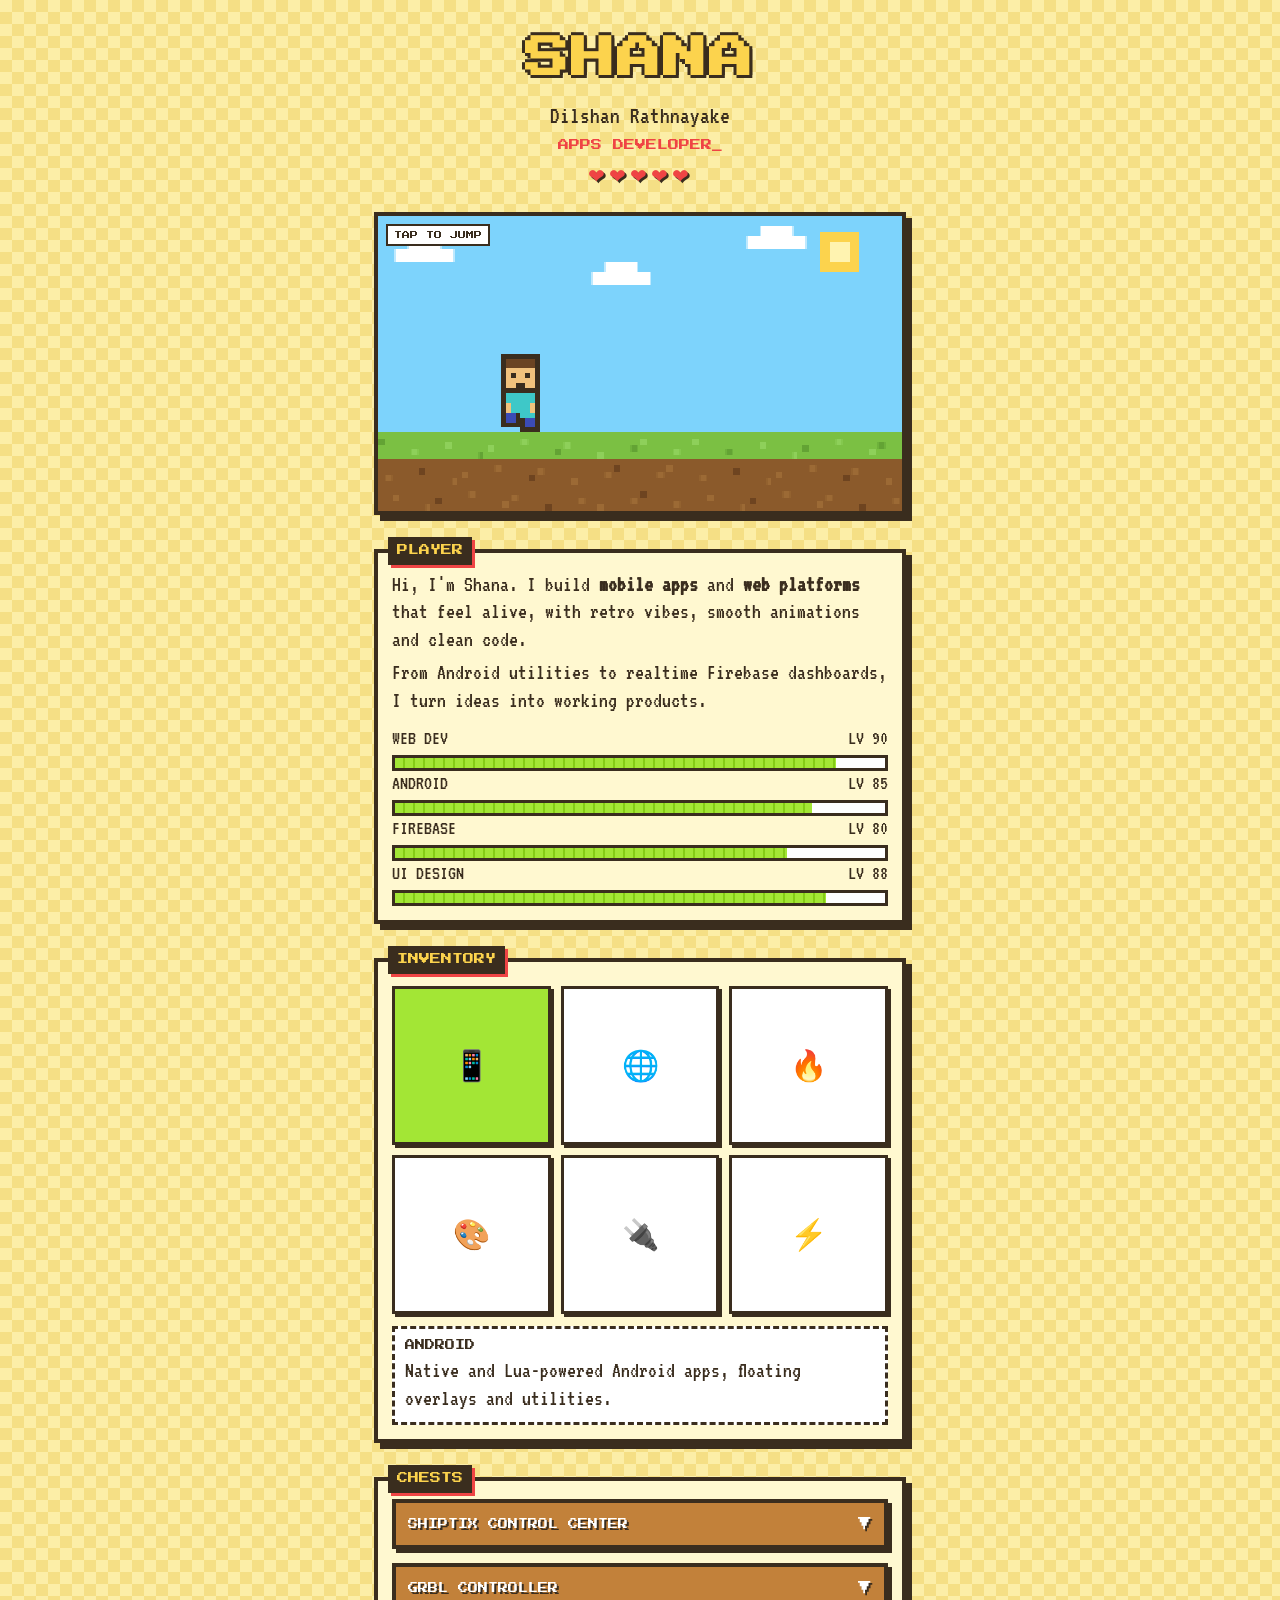
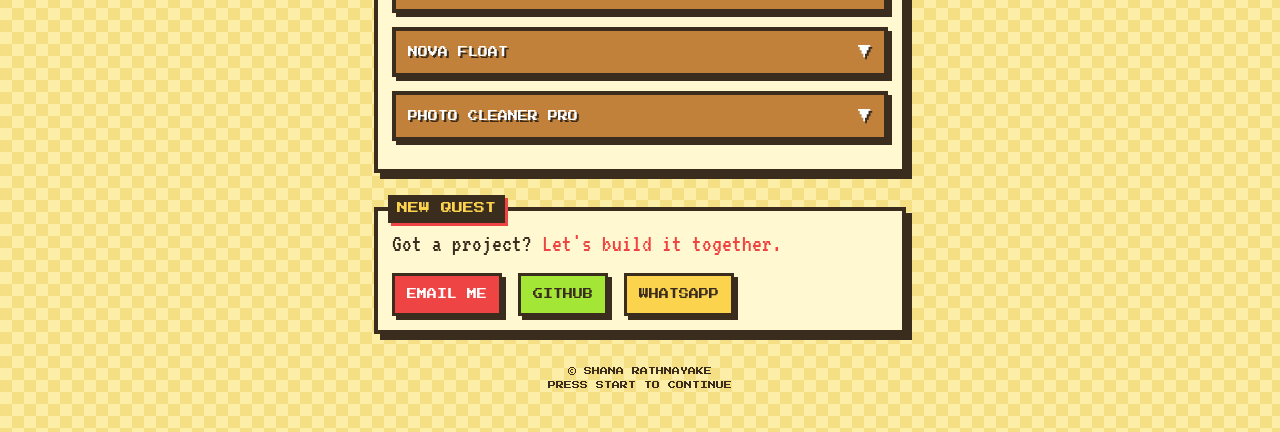
==== index.html @ be43bb69 "Rename shana-portfolio.html to index.html" ====
<!DOCTYPE html>
<html lang="en">
<head>
<meta charset="UTF-8">
<meta name="viewport" content="width=device-width, initial-scale=1.0, viewport-fit=cover">
<title>Shana | Apps & Web Developer</title>
<link rel="preconnect" href="https://fonts.googleapis.com">
<link href="https://fonts.googleapis.com/css2?family=Press+Start+2P&family=VT323&display=swap" rel="stylesheet">
<style>
:root{--cream:#fceea7;--brown:#3a2d1e;--yellow:#fcd34d;--green:#a3e635;--red:#ef4444;--sky:#7dd3fc;--wood:#c2813a}
*{box-sizing:border-box;margin:0;padding:0}
html{scroll-behavior:smooth}
body{background-color:var(--cream);background-image:linear-gradient(45deg,#f5df85 25%,transparent 25%,transparent 75%,#f5df85 75%),linear-gradient(45deg,#f5df85 25%,transparent 25%,transparent 75%,#f5df85 75%);background-size:24px 24px;background-position:0 0,12px 12px;color:var(--brown);font-family:'VT323',monospace;font-size:21px;line-height:1.25;min-height:100vh;-webkit-tap-highlight-color:transparent}
.wrap{max-width:480px;margin:0 auto;padding:18px 14px 40px}
.pix{font-family:'Press Start 2P',cursive;font-weight:400}

/* Hero */
.hero{text-align:center;padding:14px 0 22px}
.hero-title{font-family:'Press Start 2P',cursive;font-size:clamp(26px,9vw,40px);color:var(--yellow);letter-spacing:2px;text-shadow:3px 0 0 var(--brown),0 3px 0 var(--brown),3px 3px 0 var(--brown),-3px 0 0 var(--brown),0 -3px 0 var(--brown);animation:bob 2.4s steps(2) infinite}
.hero-sub{margin-top:14px;font-size:24px}
.role{color:var(--red);font-family:'Press Start 2P',cursive;font-size:11px;display:block;margin-top:8px;min-height:16px}
.caret{animation:blink 1s steps(2) infinite}
.hearts{margin-top:10px;font-size:20px;color:var(--red);letter-spacing:4px;text-shadow:2px 2px 0 var(--brown)}
@keyframes bob{50%{transform:translateY(-4px)}}
@keyframes blink{50%{opacity:0}}

/* Scene */
.scene{position:relative;border:4px solid var(--brown);box-shadow:6px 6px 0 var(--brown);background:var(--sky);overflow:hidden}
.scene canvas{display:block;width:100%;height:auto;image-rendering:pixelated;cursor:pointer;touch-action:manipulation}
.hint{position:absolute;left:8px;top:8px;font-family:'Press Start 2P',cursive;font-size:8px;background:#fff;border:2px solid var(--brown);padding:4px 6px;pointer-events:none}

/* Panels */
.panel{background:#fff8d0;border:4px solid var(--brown);box-shadow:6px 6px 0 var(--brown);padding:18px 14px 14px;margin-top:34px;position:relative}
.tab{font-family:'Press Start 2P',cursive;font-size:11px;background:var(--brown);color:var(--yellow);display:inline-block;padding:7px 9px;position:absolute;top:-16px;left:10px;box-shadow:3px 3px 0 var(--red)}
.about p{font-size:22px;margin-bottom:6px}

/* XP bars */
.xp{margin-top:12px}
.xp-row{display:flex;justify-content:space-between;font-size:20px}
.bar{height:16px;background:#fff;border:3px solid var(--brown);margin-top:4px}
.bar i{display:block;height:100%;width:0;background:repeating-linear-gradient(90deg,var(--green) 0 8px,#84cc16 8px 10px);transition:width 1.2s steps(12)}
.bar.on i{width:var(--w)}

/* Inventory */
.slots{display:grid;grid-template-columns:repeat(3,1fr);gap:10px;margin-top:6px}
.slot{aspect-ratio:1;background:#fff;border:3px solid var(--brown);box-shadow:3px 3px 0 var(--brown);font-size:30px;display:grid;place-items:center;cursor:pointer;transition:transform .15s steps(3)}
.slot:hover,.slot:focus-visible{transform:translateY(-4px)}
.slot.sel{background:var(--green)}
.slot-info{margin-top:12px;min-height:58px;background:#fff;border:3px dashed var(--brown);padding:10px;font-size:22px}
.slot-name{font-family:'Press Start 2P',cursive;font-size:10px;display:block;margin-bottom:6px}

/* Chests */
.chest{background:var(--wood);border:4px solid var(--brown);box-shadow:4px 4px 0 var(--brown);margin-bottom:14px}
.chest-head{width:100%;background:none;border:0;color:#fff;font-family:'Press Start 2P',cursive;font-size:10px;text-align:left;padding:14px 12px;cursor:pointer;text-shadow:2px 2px 0 var(--brown);display:flex;justify-content:space-between;align-items:center;gap:8px}
.chest-head .arrow{font-size:14px;transition:transform .3s steps(4)}
.chest.open .arrow{transform:rotate(180deg)}
.chest-body{max-height:0;overflow:hidden;background:#fff8d0;transition:max-height .45s steps(9)}
.chest.open .chest-body{max-height:260px}
.chest-inner{padding:12px;border-top:4px solid var(--brown)}
.chest-inner p{font-size:21px;margin-bottom:10px}
.tag{font-family:'Press Start 2P',cursive;font-size:8px;background:var(--green);border:2px solid var(--brown);padding:4px 6px;display:inline-block;margin-bottom:8px}

/* Buttons */
.btn{font-family:'Press Start 2P',cursive;font-size:10px;background:var(--red);color:#fff;border:3px solid var(--brown);padding:12px 12px;box-shadow:4px 4px 0 var(--brown);text-decoration:none;display:inline-block;margin:6px 8px 0 0;cursor:pointer;transition:transform .08s}
.btn.g{background:var(--green);color:var(--brown)}
.btn.y{background:var(--yellow);color:var(--brown)}
.btn:hover{transform:translate(-1px,-1px)}
.btn:active{transform:translate(3px,3px);box-shadow:1px 1px 0 var(--brown)}
.chest-inner .btn{font-size:9px}
:focus-visible{outline:3px dashed var(--red);outline-offset:3px}

/* Quest */
.quest-text{font-size:24px;margin-bottom:8px}
.quest-text b{color:var(--red);font-weight:400}

footer{text-align:center;margin-top:30px;font-family:'Press Start 2P',cursive;font-size:8px;line-height:1.8}

/* Entrance */
.reveal{opacity:0;transform:translateY(16px);transition:opacity .5s steps(4),transform .5s steps(4)}
.reveal.in{opacity:1;transform:none}

@media (min-width:640px){.wrap{max-width:560px}.hero-title{font-size:44px}}
@media (prefers-reduced-motion:reduce){*,*::before,*::after{animation:none!important;transition:none!important;scroll-behavior:auto!important}.reveal{opacity:1;transform:none}}
</style>
</head>
<body>
<div class="wrap">

  <header class="hero">
    <h1 class="hero-title">SHANA</h1>
    <p class="hero-sub">Dilshan Rathnayake</p>
    <span class="role" id="role"></span>
    <div class="hearts" aria-label="Player health">❤❤❤❤❤</div>
  </header>

  <div class="scene reveal" id="sceneBox">
    <canvas id="scene" width="320" height="180" role="img" aria-label="Pixel character walking on a grass block world"></canvas>
    <div class="hint">TAP TO JUMP</div>
  </div>

  <section class="panel about reveal">
    <span class="tab">PLAYER</span>
    <p>Hi, I'm Shana. I build <b>mobile apps</b> and <b>web platforms</b> that feel alive, with retro vibes, smooth animations and clean code.</p>
    <p>From Android utilities to realtime Firebase dashboards, I turn ideas into working products.</p>
    <div class="xp" id="xp"></div>
  </section>

  <section class="panel reveal">
    <span class="tab">INVENTORY</span>
    <div class="slots" id="slots"></div>
    <div class="slot-info" id="slotInfo" aria-live="polite"></div>
  </section>

  <section class="panel reveal">
    <span class="tab">CHESTS</span>
    <div id="chests"></div>
  </section>

  <section class="panel reveal">
    <span class="tab">NEW QUEST</span>
    <p class="quest-text">Got a project? <b>Let's build it together.</b></p>
    <!-- Replace # with your real links -->
    <a class="btn" href="#">EMAIL ME</a>
    <a class="btn g" href="#">GITHUB</a>
    <a class="btn y" href="#">WHATSAPP</a>
  </section>

  <footer>© SHANA RATHNAYAKE<br>PRESS START TO CONTINUE</footer>
</div>

<script>
/* ---------- Typing role ---------- */
const ROLES=["APPS DEVELOPER","WEB DEVELOPER","RETRO UI FAN"];
const roleEl=document.getElementById('role');
let ri=0,ci=0,del=false;
(function type(){
  const word=ROLES[ri];
  roleEl.innerHTML=word.slice(0,ci)+'<span class="caret">_</span>';
  if(!del&&ci<word.length){ci++;setTimeout(type,110);}
  else if(!del){del=true;setTimeout(type,1400);}
  else if(ci>0){ci--;setTimeout(type,60);}
  else{del=false;ri=(ri+1)%ROLES.length;setTimeout(type,300);}
})();

/* ---------- Pixel scene ---------- */
const cv=document.getElementById('scene'),c=cv.getContext('2d');
const W=320,H=180,T=16,GY=132,S=3;
const PAL={O:'#3a2d1e',H:'#6b4423',S:'#f1c27d',E:'#3a2d1e',W:'#3ec8c8',P:'#3b4bb5'};
const SPR=[
"OOOOOOOO","OHHHHHHO","OHHHHHHO","OSSSSSSO","OSESSESO","OSSSSSSO","OSSOOSSO","OOOOOOOO",
"OWWWWWWO","OWWWWWWO","OSWWWWSO","OSWWWWSO","OWWWWWWO",
"OPPOOPPO","OPPOOPPO","OOOOOOOO"];
let x=20,dir=1,h=0,vy=0,t=0;
const clouds=[{x:30,y:20},{x:150,y:34},{x:245,y:12}];
const parts=[];
const hash=(i,j)=>(Math.imul(i,374761393)+Math.imul(j,668265263))>>>0;

function drawWorld(){
  c.fillStyle='#7dd3fc';c.fillRect(0,0,W,H);
  c.fillStyle='#fcd34d';c.fillRect(270,10,24,24);
  c.fillStyle='#fff3b0';c.fillRect(276,16,12,12);
  c.fillStyle='#fff';
  clouds.forEach(k=>{
    c.fillRect(k.x,k.y,36,8);c.fillRect(k.x+8,k.y-6,20,6);
    k.x-=0.25;if(k.x<-44)k.x=W+20;
  });
  for(let col=0;col<W/T;col++){
    for(let row=0;row<(H-GY)/T;row++){
      const n=hash(col,row),y=GY+row*T;
      c.fillStyle=row===0?'#7bc043':row<3?'#8b5a2b':'#8a8f98';
      c.fillRect(col*T,y,T,T);
      c.fillStyle=row===0?(n%3?'#8ed05a':'#63a334'):row<3?(n%4?'#9c6a35':'#6e4420'):(n%3?'#9aa0a9':'#737a84');
      c.fillRect(col*T+(n%10)*1.5,y+4+(n%5)*2,4,4);
    }
  }
}

function drawChar(px,py,f){
  for(let r=0;r<16;r++)for(let k=0;k<8;k++){
    const ch=SPR[r][k];
    const lifted=r>12&&((k<4)?f===1:f===0);
    c.fillStyle=PAL[ch];
    c.fillRect(px+k*S,py+r*S+(lifted?-S:0),S,S);
  }
}

function spawnDust(px,py,n){
  const cols=['#8b5a2b','#7bc043','#fff'];
  for(let i=0;i<n;i++)parts.push({x:px,y:py,vx:(Math.random()-.5)*2.5,vy:-Math.random()*2.2,l:24,c:cols[i%3]});
}

cv.addEventListener('pointerdown',()=>{
  if(h===0){vy=6;spawnDust(x+12,GY,8);}
});

function loop(){
  t++;
  x+=0.7*dir;
  if(x>W-34)dir=-1;
  if(x<6)dir=1;
  if(h>0||vy>0){h+=vy;vy-=0.4;if(h<=0){h=0;vy=0;spawnDust(x+12,GY,6);}}
  const f=Math.floor(t/7)%2;
  drawWorld();
  drawChar(Math.round(x),GY-48-Math.round(h),h>0?0:f);
  for(let i=parts.length-1;i>=0;i--){
    const p=parts[i];
    p.x+=p.vx;p.y+=p.vy;p.vy+=0.15;p.l--;
    c.fillStyle=p.c;c.fillRect(Math.round(p.x),Math.round(p.y),3,3);
    if(p.l<=0)parts.splice(i,1);
  }
  requestAnimationFrame(loop);
}
loop();

/* ---------- Content ---------- */
const SKILLS=[
  ["📱","ANDROID","Native and Lua-powered Android apps, floating overlays and utilities."],
  ["🌐","WEB","HTML, CSS and JS. Single-file tools, dashboards and responsive sites."],
  ["🔥","FIREBASE","Realtime Database backends, admin panels and live project data."],
  ["🎨","UI/UX","Retro, pixel and 3D-animated interfaces that feel alive."],
  ["🔌","SERIAL","USB and Bluetooth device control from the browser, like GRBL CNC."],
  ["⚡","LUA","AndLua+ scripting for fast, native-feeling app logic."]
];
const XP=[["WEB DEV",90],["ANDROID",85],["FIREBASE",80],["UI DESIGN",88]];
const PROJECTS=[
  ["SHIPTIX CONTROL CENTER","Single-file HTML admin dashboard with a full control panel.","#"],
  ["GRBL CONTROLLER","Web app for GRBL CNC over USB Serial and Bluetooth, with a retro mobile UI.","#"],
  ["NOVA FLOAT","Floating-bubble utility app built with AndLua+.","#"],
  ["PHOTO CLEANER PRO","Android photo cleaner with a premium, retro-styled interface.","#"]
];

document.getElementById('xp').innerHTML=XP.map(([n,v])=>
  `<div class="xp-row"><span>${n}</span><span>LV ${v}</span></div><div class="bar" data-v="${v}"><i></i></div>`
).join('');

const slotsEl=document.getElementById('slots'),infoEl=document.getElementById('slotInfo');
slotsEl.innerHTML=SKILLS.map((s,i)=>
  `<button class="slot" data-i="${i}" aria-label="${s[1]}">${s[0]}</button>`).join('');
function showSlot(i){
  slotsEl.querySelectorAll('.slot').forEach((b,j)=>b.classList.toggle('sel',j===i));
  infoEl.innerHTML=`<span class="slot-name">${SKILLS[i][1]}</span>${SKILLS[i][2]}`;
}
slotsEl.addEventListener('click',e=>{const b=e.target.closest('.slot');if(b)showSlot(+b.dataset.i);});
showSlot(0);

document.getElementById('chests').innerHTML=PROJECTS.map((p,i)=>
  `<div class="chest">
    <button class="chest-head" aria-expanded="false" aria-controls="c${i}">${p[0]}<span class="arrow">▼</span></button>
    <div class="chest-body" id="c${i}"><div class="chest-inner">
      <span class="tag">PROJECT ${i+1}</span>
      <p>${p[1]}</p>
      <a class="btn" href="${p[2]}">OPEN</a>
    </div></div>
  </div>`).join('');
document.querySelectorAll('.chest-head').forEach(btn=>{
  btn.addEventListener('click',()=>{
    const chest=btn.parentElement,open=chest.classList.toggle('open');
    btn.setAttribute('aria-expanded',open);
  });
});

/* ---------- Reveal on scroll ---------- */
const io=new IntersectionObserver(entries=>{
  entries.forEach(en=>{
    if(!en.isIntersecting)return;
    en.target.classList.add('in');
    en.target.querySelectorAll('.bar').forEach(b=>{
      b.style.setProperty('--w',b.dataset.v+'%');b.classList.add('on');
    });
    io.unobserve(en.target);
  });
},{threshold:.15});
document.querySelectorAll('.reveal').forEach(el=>io.observe(el));
</script>
</body>
</html>
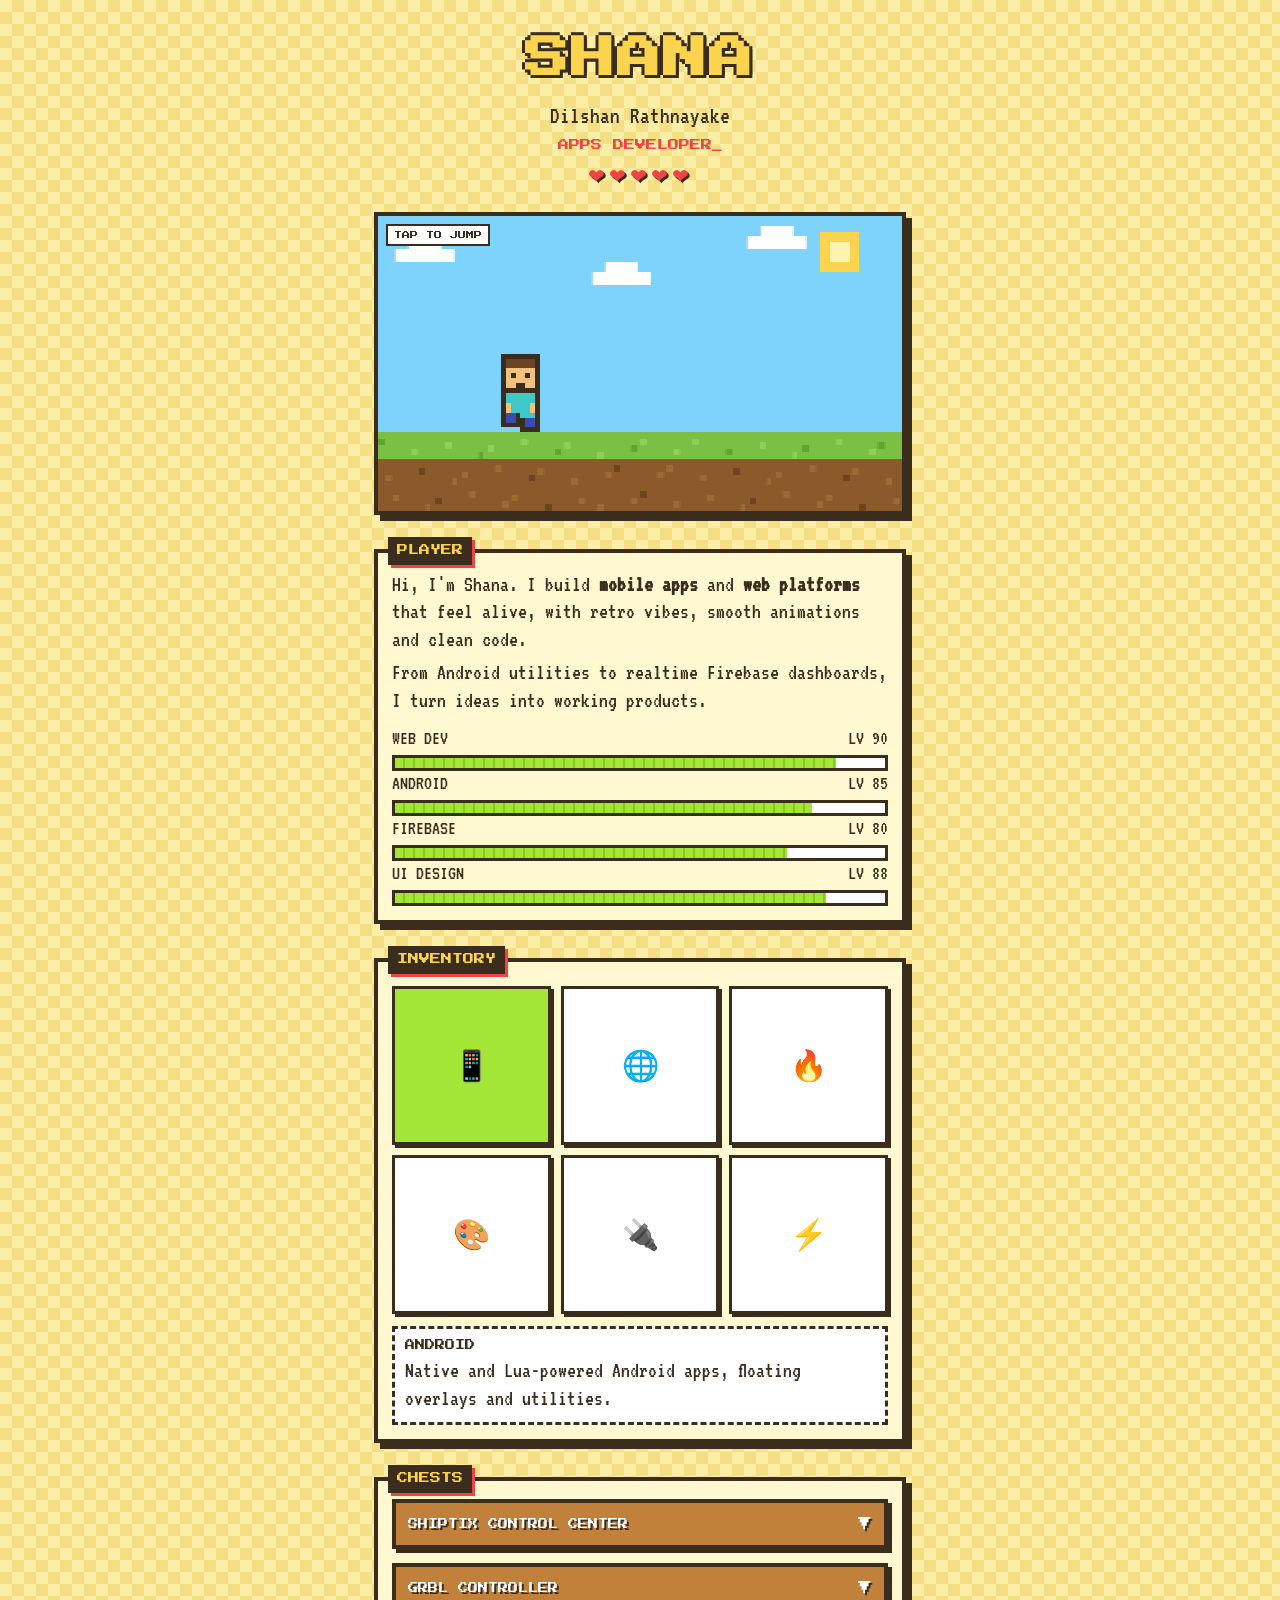
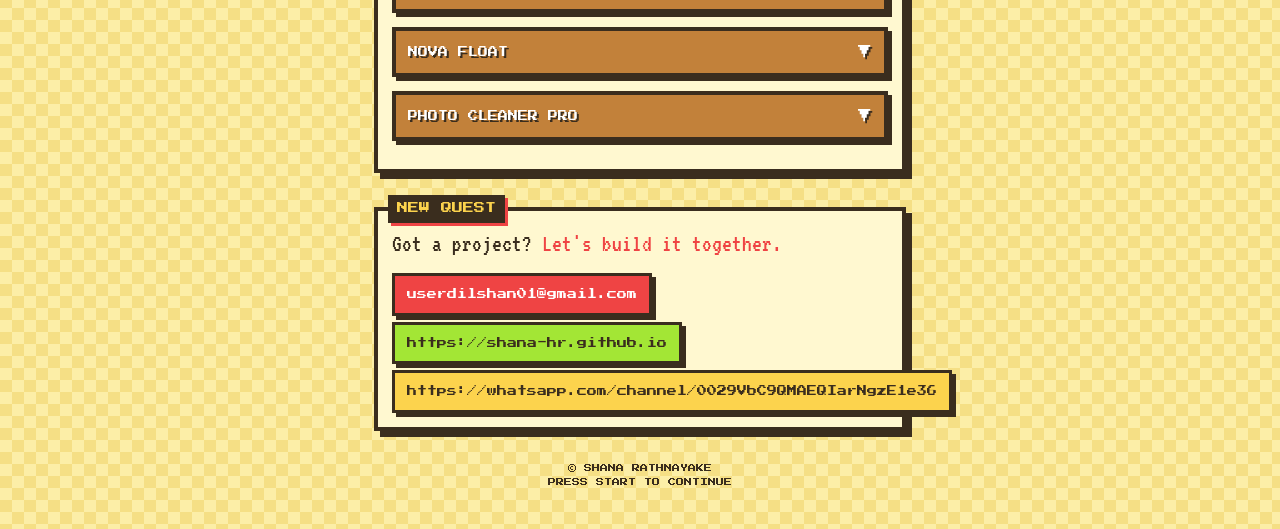
==== commit ddcd5096: "Update contact links in index.html" ====
--- a/index.html
+++ b/index.html
@@ -120,9 +120,9 @@
     <span class="tab">NEW QUEST</span>
     <p class="quest-text">Got a project? <b>Let's build it together.</b></p>
     <!-- Replace # with your real links -->
-    <a class="btn" href="#">EMAIL ME</a>
-    <a class="btn g" href="#">GITHUB</a>
-    <a class="btn y" href="#">WHATSAPP</a>
+    <a class="btn" href="#">userdilshan01@gmail.com</a>
+    <a class="btn g" href="#">https://shana-hr.github.io</a>
+    <a class="btn y" href="#">https://whatsapp.com/channel/0029VbC9QMAEQIarNgzE1e36</a>
   </section>
 
   <footer>© SHANA RATHNAYAKE<br>PRESS START TO CONTINUE</footer>
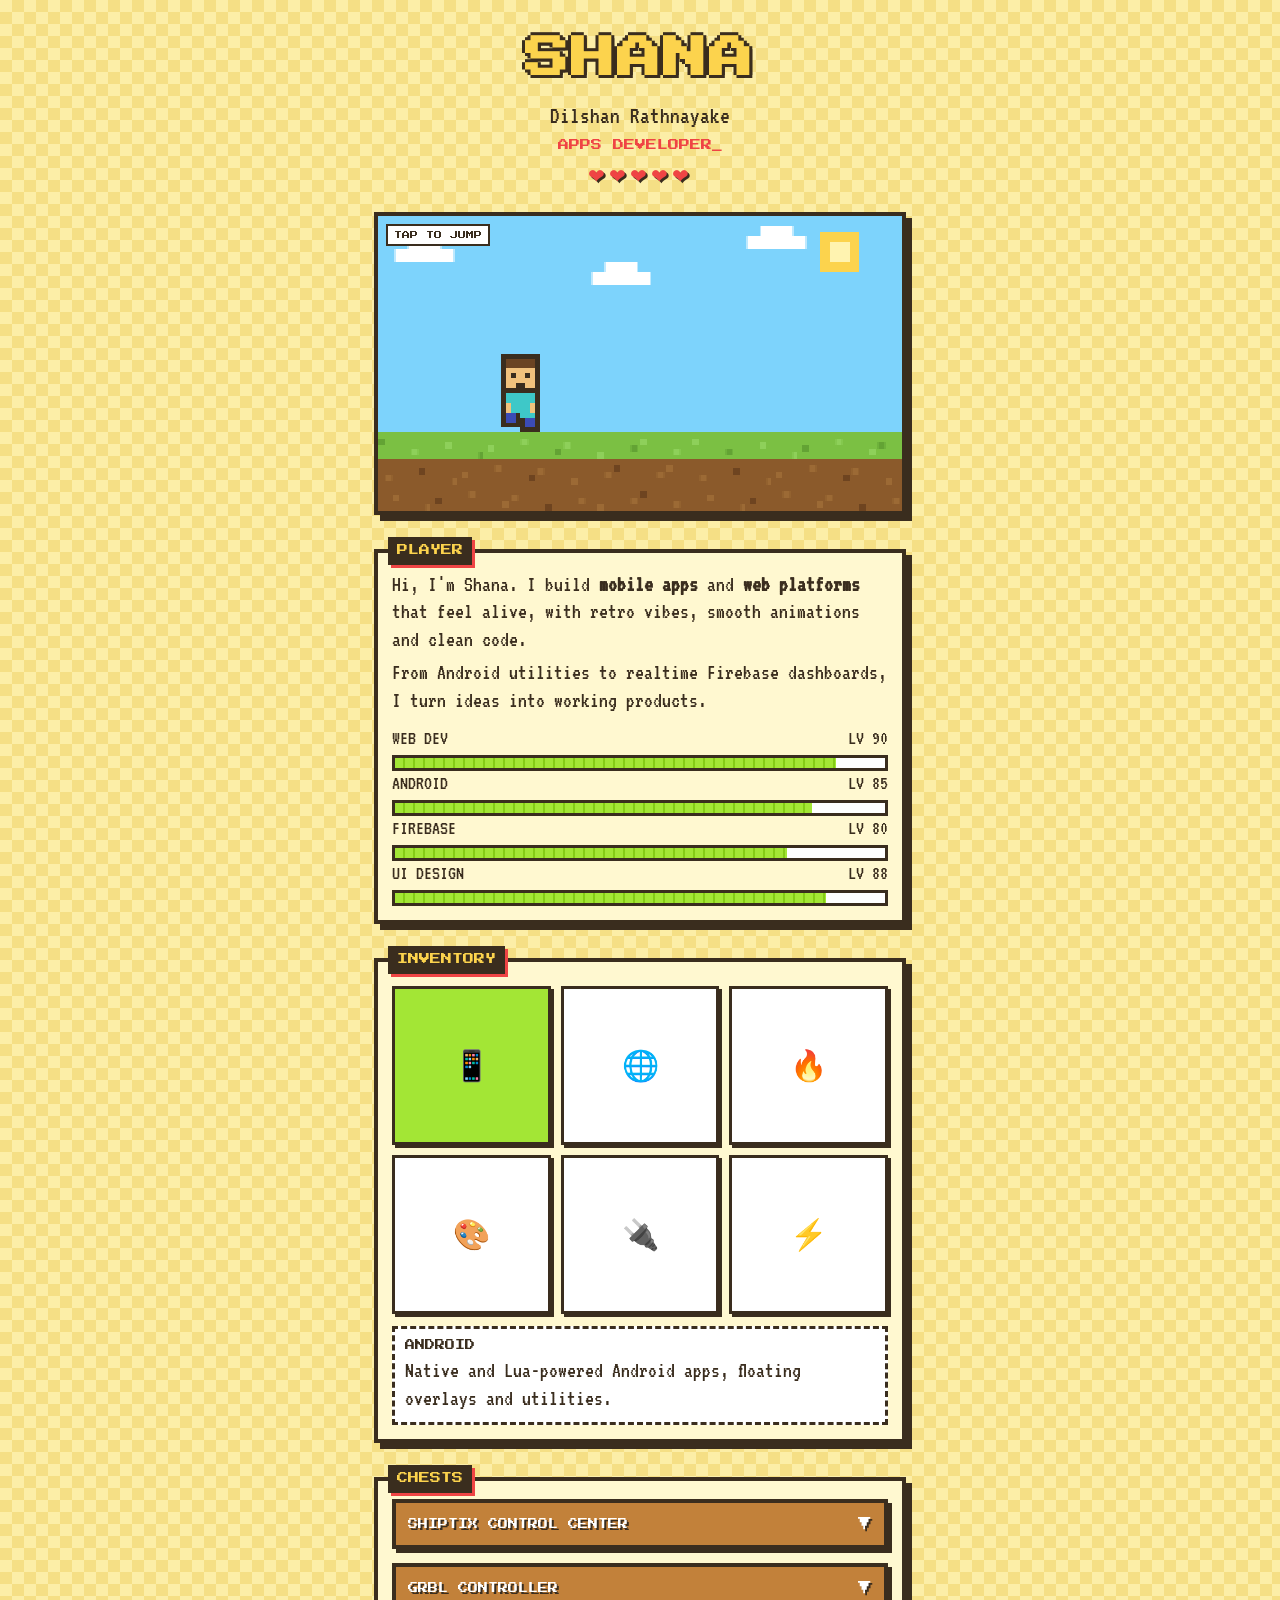
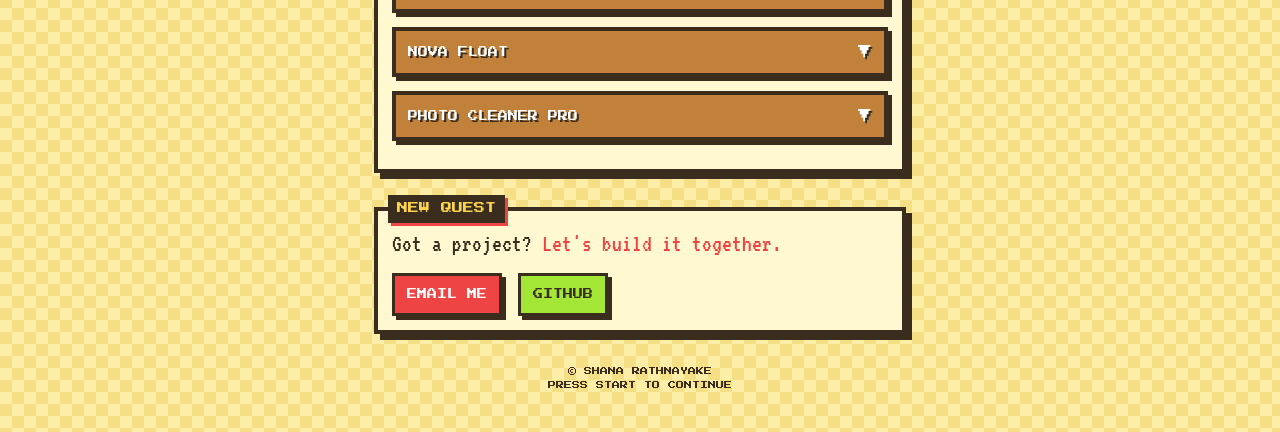
==== commit ff4fc1d7: "Update contact links in index.html" ====
--- a/index.html
+++ b/index.html
@@ -120,9 +120,8 @@
     <span class="tab">NEW QUEST</span>
     <p class="quest-text">Got a project? <b>Let's build it together.</b></p>
     <!-- Replace # with your real links -->
-    <a class="btn" href="#">userdilshan01@gmail.com</a>
-    <a class="btn g" href="#">https://shana-hr.github.io</a>
-    <a class="btn y" href="#">https://whatsapp.com/channel/0029VbC9QMAEQIarNgzE1e36</a>
+    <a class="btn" href="userdilshan01@gmail.com">EMAIL ME</a>
+    <a class="btn g" href="https://shana-hr.github.io">GITHUB</a>
   </section>
 
   <footer>© SHANA RATHNAYAKE<br>PRESS START TO CONTINUE</footer>
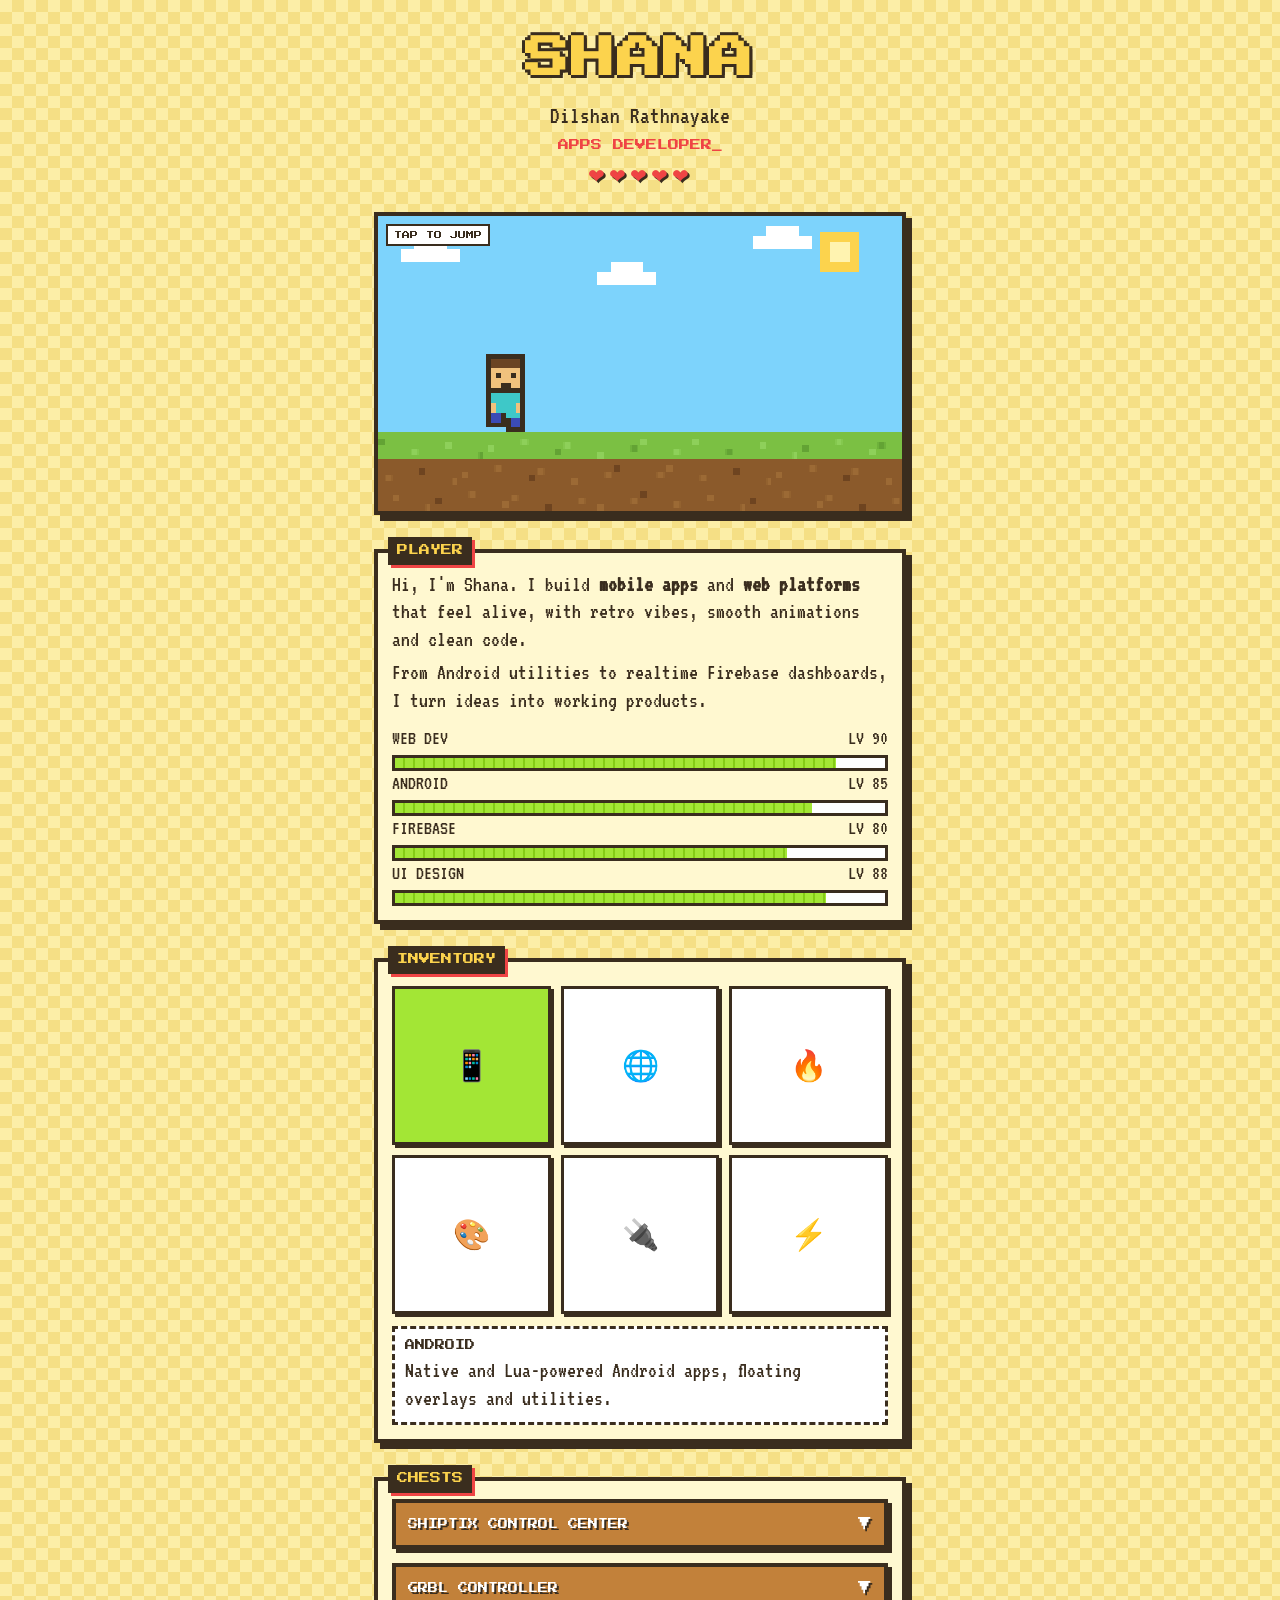
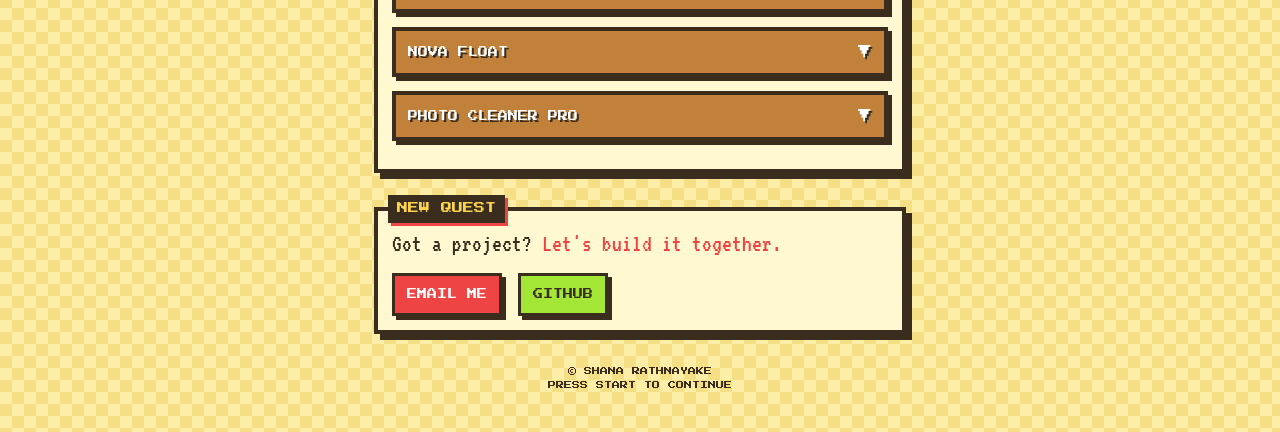
==== commit bd17c791: "Update GitHub link in index.html" ====
--- a/index.html
+++ b/index.html
@@ -121,7 +121,7 @@
     <p class="quest-text">Got a project? <b>Let's build it together.</b></p>
     <!-- Replace # with your real links -->
     <a class="btn" href="userdilshan01@gmail.com">EMAIL ME</a>
-    <a class="btn g" href="https://shana-hr.github.io">GITHUB</a>
+    <a class="btn g" href="https://github.com/Shana-Hr/">GITHUB</a>
   </section>
 
   <footer>© SHANA RATHNAYAKE<br>PRESS START TO CONTINUE</footer>
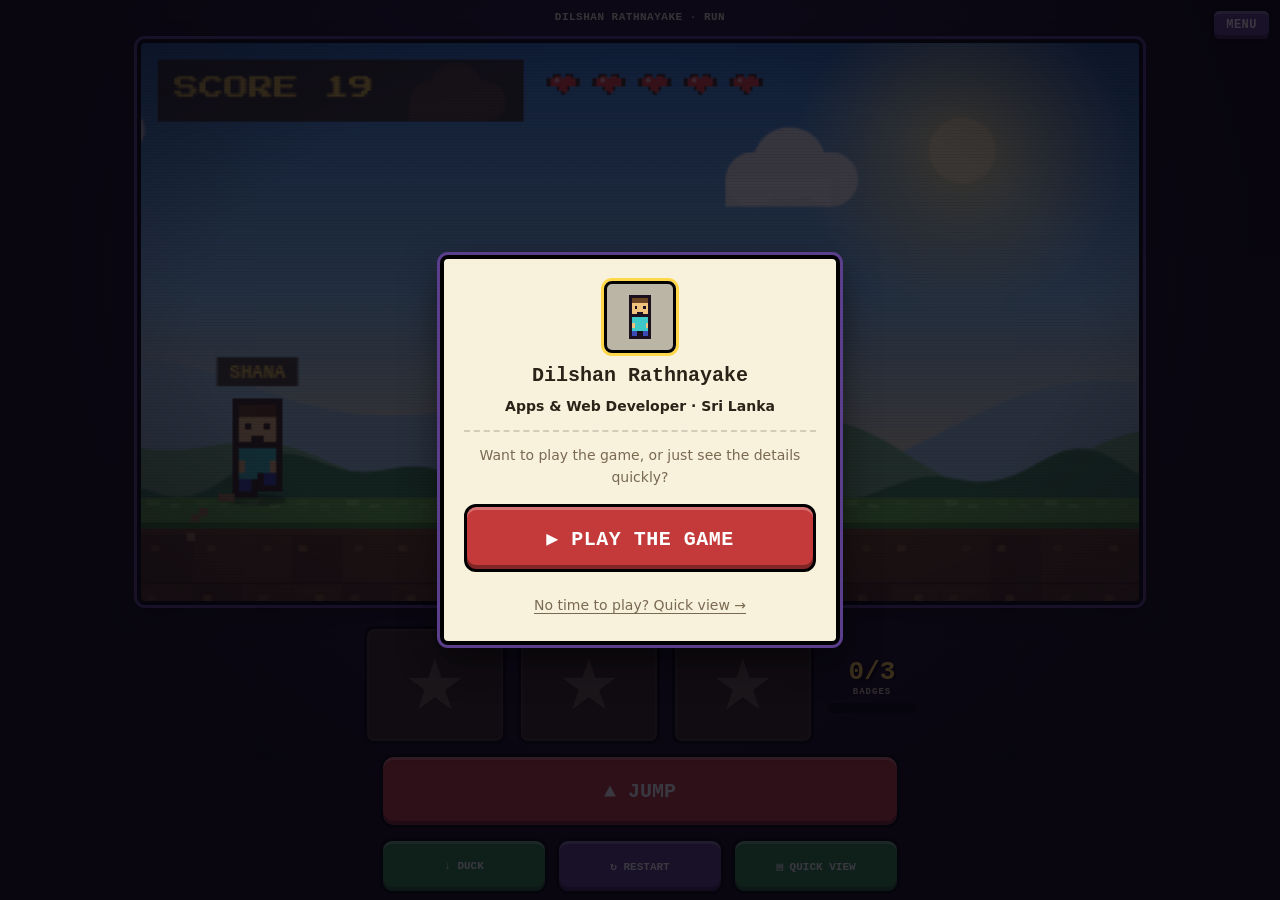
==== commit 718783ac: "Add files via upload" ====
--- a/index.html
+++ b/index.html
@@ -1,275 +1,73 @@
 <!DOCTYPE html>
 <html lang="en">
 <head>
-<meta charset="UTF-8">
-<meta name="viewport" content="width=device-width, initial-scale=1.0, viewport-fit=cover">
-<title>Shana | Apps & Web Developer</title>
+<meta charset="utf-8">
+<meta name="viewport" content="width=device-width, initial-scale=1, viewport-fit=cover">
+<title>Dilshan Rathnayake | Run</title>
 <link rel="preconnect" href="https://fonts.googleapis.com">
-<link href="https://fonts.googleapis.com/css2?family=Press+Start+2P&family=VT323&display=swap" rel="stylesheet">
-<style>
-:root{--cream:#fceea7;--brown:#3a2d1e;--yellow:#fcd34d;--green:#a3e635;--red:#ef4444;--sky:#7dd3fc;--wood:#c2813a}
-*{box-sizing:border-box;margin:0;padding:0}
-html{scroll-behavior:smooth}
-body{background-color:var(--cream);background-image:linear-gradient(45deg,#f5df85 25%,transparent 25%,transparent 75%,#f5df85 75%),linear-gradient(45deg,#f5df85 25%,transparent 25%,transparent 75%,#f5df85 75%);background-size:24px 24px;background-position:0 0,12px 12px;color:var(--brown);font-family:'VT323',monospace;font-size:21px;line-height:1.25;min-height:100vh;-webkit-tap-highlight-color:transparent}
-.wrap{max-width:480px;margin:0 auto;padding:18px 14px 40px}
-.pix{font-family:'Press Start 2P',cursive;font-weight:400}
+<link href="https://fonts.googleapis.com/css2?family=Press+Start+2P&display=swap" rel="stylesheet">
+<link rel="stylesheet" href="style.css">
+</head>
+<body class="game">
+<div class="top"><h1>DILSHAN RATHNAYAKE · RUN</h1></div>
+<button id="menu-btn" type="button" aria-label="Open menu">MENU</button>
 
-/* Hero */
-.hero{text-align:center;padding:14px 0 22px}
-.hero-title{font-family:'Press Start 2P',cursive;font-size:clamp(26px,9vw,40px);color:var(--yellow);letter-spacing:2px;text-shadow:3px 0 0 var(--brown),0 3px 0 var(--brown),3px 3px 0 var(--brown),-3px 0 0 var(--brown),0 -3px 0 var(--brown);animation:bob 2.4s steps(2) infinite}
-.hero-sub{margin-top:14px;font-size:24px}
-.role{color:var(--red);font-family:'Press Start 2P',cursive;font-size:11px;display:block;margin-top:8px;min-height:16px}
-.caret{animation:blink 1s steps(2) infinite}
-.hearts{margin-top:10px;font-size:20px;color:var(--red);letter-spacing:4px;text-shadow:2px 2px 0 var(--brown)}
-@keyframes bob{50%{transform:translateY(-4px)}}
-@keyframes blink{50%{opacity:0}}
-
-/* Scene */
-.scene{position:relative;border:4px solid var(--brown);box-shadow:6px 6px 0 var(--brown);background:var(--sky);overflow:hidden}
-.scene canvas{display:block;width:100%;height:auto;image-rendering:pixelated;cursor:pointer;touch-action:manipulation}
-.hint{position:absolute;left:8px;top:8px;font-family:'Press Start 2P',cursive;font-size:8px;background:#fff;border:2px solid var(--brown);padding:4px 6px;pointer-events:none}
-
-/* Panels */
-.panel{background:#fff8d0;border:4px solid var(--brown);box-shadow:6px 6px 0 var(--brown);padding:18px 14px 14px;margin-top:34px;position:relative}
-.tab{font-family:'Press Start 2P',cursive;font-size:11px;background:var(--brown);color:var(--yellow);display:inline-block;padding:7px 9px;position:absolute;top:-16px;left:10px;box-shadow:3px 3px 0 var(--red)}
-.about p{font-size:22px;margin-bottom:6px}
-
-/* XP bars */
-.xp{margin-top:12px}
-.xp-row{display:flex;justify-content:space-between;font-size:20px}
-.bar{height:16px;background:#fff;border:3px solid var(--brown);margin-top:4px}
-.bar i{display:block;height:100%;width:0;background:repeating-linear-gradient(90deg,var(--green) 0 8px,#84cc16 8px 10px);transition:width 1.2s steps(12)}
-.bar.on i{width:var(--w)}
-
-/* Inventory */
-.slots{display:grid;grid-template-columns:repeat(3,1fr);gap:10px;margin-top:6px}
-.slot{aspect-ratio:1;background:#fff;border:3px solid var(--brown);box-shadow:3px 3px 0 var(--brown);font-size:30px;display:grid;place-items:center;cursor:pointer;transition:transform .15s steps(3)}
-.slot:hover,.slot:focus-visible{transform:translateY(-4px)}
-.slot.sel{background:var(--green)}
-.slot-info{margin-top:12px;min-height:58px;background:#fff;border:3px dashed var(--brown);padding:10px;font-size:22px}
-.slot-name{font-family:'Press Start 2P',cursive;font-size:10px;display:block;margin-bottom:6px}
-
-/* Chests */
-.chest{background:var(--wood);border:4px solid var(--brown);box-shadow:4px 4px 0 var(--brown);margin-bottom:14px}
-.chest-head{width:100%;background:none;border:0;color:#fff;font-family:'Press Start 2P',cursive;font-size:10px;text-align:left;padding:14px 12px;cursor:pointer;text-shadow:2px 2px 0 var(--brown);display:flex;justify-content:space-between;align-items:center;gap:8px}
-.chest-head .arrow{font-size:14px;transition:transform .3s steps(4)}
-.chest.open .arrow{transform:rotate(180deg)}
-.chest-body{max-height:0;overflow:hidden;background:#fff8d0;transition:max-height .45s steps(9)}
-.chest.open .chest-body{max-height:260px}
-.chest-inner{padding:12px;border-top:4px solid var(--brown)}
-.chest-inner p{font-size:21px;margin-bottom:10px}
-.tag{font-family:'Press Start 2P',cursive;font-size:8px;background:var(--green);border:2px solid var(--brown);padding:4px 6px;display:inline-block;margin-bottom:8px}
-
-/* Buttons */
-.btn{font-family:'Press Start 2P',cursive;font-size:10px;background:var(--red);color:#fff;border:3px solid var(--brown);padding:12px 12px;box-shadow:4px 4px 0 var(--brown);text-decoration:none;display:inline-block;margin:6px 8px 0 0;cursor:pointer;transition:transform .08s}
-.btn.g{background:var(--green);color:var(--brown)}
-.btn.y{background:var(--yellow);color:var(--brown)}
-.btn:hover{transform:translate(-1px,-1px)}
-.btn:active{transform:translate(3px,3px);box-shadow:1px 1px 0 var(--brown)}
-.chest-inner .btn{font-size:9px}
-:focus-visible{outline:3px dashed var(--red);outline-offset:3px}
-
-/* Quest */
-.quest-text{font-size:24px;margin-bottom:8px}
-.quest-text b{color:var(--red);font-weight:400}
-
-footer{text-align:center;margin-top:30px;font-family:'Press Start 2P',cursive;font-size:8px;line-height:1.8}
-
-/* Entrance */
-.reveal{opacity:0;transform:translateY(16px);transition:opacity .5s steps(4),transform .5s steps(4)}
-.reveal.in{opacity:1;transform:none}
-
-@media (min-width:640px){.wrap{max-width:560px}.hero-title{font-size:44px}}
-@media (prefers-reduced-motion:reduce){*,*::before,*::after{animation:none!important;transition:none!important;scroll-behavior:auto!important}.reveal{opacity:1;transform:none}}
-</style>
-</head>
-<body>
-<div class="wrap">
-
-  <header class="hero">
-    <h1 class="hero-title">SHANA</h1>
-    <p class="hero-sub">Dilshan Rathnayake</p>
-    <span class="role" id="role"></span>
-    <div class="hearts" aria-label="Player health">❤❤❤❤❤</div>
-  </header>
-
-  <div class="scene reveal" id="sceneBox">
-    <canvas id="scene" width="320" height="180" role="img" aria-label="Pixel character walking on a grass block world"></canvas>
-    <div class="hint">TAP TO JUMP</div>
+<div id="stage">
+<div id="w">
+  <canvas id="g" width="480" height="270" aria-label="Endless run game"></canvas>
+  <div id="dlg" hidden><b id="dlg-t">BADGE</b><span id="tx"></span></div>
+  <div id="over" hidden>
+    <b>GAME OVER</b>
+    <p id="final"></p>
+    <button id="retry" type="button">▶ RESTART</button>
   </div>
-
-  <section class="panel about reveal">
-    <span class="tab">PLAYER</span>
-    <p>Hi, I'm Shana. I build <b>mobile apps</b> and <b>web platforms</b> that feel alive, with retro vibes, smooth animations and clean code.</p>
-    <p>From Android utilities to realtime Firebase dashboards, I turn ideas into working products.</p>
-    <div class="xp" id="xp"></div>
-  </section>
-
-  <section class="panel reveal">
-    <span class="tab">INVENTORY</span>
-    <div class="slots" id="slots"></div>
-    <div class="slot-info" id="slotInfo" aria-live="polite"></div>
-  </section>
-
-  <section class="panel reveal">
-    <span class="tab">CHESTS</span>
-    <div id="chests"></div>
-  </section>
-
-  <section class="panel reveal">
-    <span class="tab">NEW QUEST</span>
-    <p class="quest-text">Got a project? <b>Let's build it together.</b></p>
-    <!-- Replace # with your real links -->
-    <a class="btn" href="userdilshan01@gmail.com">EMAIL ME</a>
-    <a class="btn g" href="https://github.com/Shana-Hr/">GITHUB</a>
-  </section>
-
-  <footer>© SHANA RATHNAYAKE<br>PRESS START TO CONTINUE</footer>
+</div>
 </div>
 
+<div id="badges">
+  <div class="bslots">
+    <div class="bslot"><img alt="Badge 1"></div>
+    <div class="bslot"><img alt="Badge 2"></div>
+    <div class="bslot"><img alt="Badge 3"></div>
+  </div>
+  <div class="bcount"><span id="count">0/3</span><small>BADGES</small><div class="bprog"><i></i></div></div>
+</div>
+
+<p id="msg"></p>
+
+<div id="pad">
+  <button id="bJump" type="button" aria-label="Jump">▲ JUMP</button>
+  <div class="row3">
+    <button id="bDuck" type="button" aria-label="Duck (hold)">↓ DUCK</button>
+    <button id="restart" type="button" aria-label="Restart game">↻ RESTART</button>
+    <a class="btnl" id="skip" href="quick.html">▤ QUICK VIEW</a>
+  </div>
+</div>
+
+<div id="start" role="dialog" aria-modal="true" aria-labelledby="st-t">
+  <div class="st-card">
+    <canvas id="st-av" width="24" height="24" aria-hidden="true"></canvas>
+    <h2 id="st-t">Dilshan Rathnayake</h2>
+    <p class="st-intro">Apps &amp; Web Developer · Sri Lanka</p>
+    <p>Want to play the game, or just see the details quickly?</p>
+    <button id="st-play" type="button">▶ PLAY THE GAME</button>
+    <a id="st-stay" href="quick.html">No time to play? Quick view →</a>
+  </div>
+</div>
+
+<script src="avatar.js"></script>
+<script src="badges.js"></script>
+<script src="game.js"></script>
 <script>
-/* ---------- Typing role ---------- */
-const ROLES=["APPS DEVELOPER","WEB DEVELOPER","RETRO UI FAN"];
-const roleEl=document.getElementById('role');
-let ri=0,ci=0,del=false;
-(function type(){
-  const word=ROLES[ri];
-  roleEl.innerHTML=word.slice(0,ci)+'<span class="caret">_</span>';
-  if(!del&&ci<word.length){ci++;setTimeout(type,110);}
-  else if(!del){del=true;setTimeout(type,1400);}
-  else if(ci>0){ci--;setTimeout(type,60);}
-  else{del=false;ri=(ri+1)%ROLES.length;setTimeout(type,300);}
+(()=>{const ST=document.getElementById('start');
+  const close=()=>{ST.hidden=true};
+  ST.hidden=false;
+  document.getElementById('st-play').addEventListener('click',close);
+  document.getElementById('menu-btn').addEventListener('click',()=>{ST.hidden=false});
+  ST.addEventListener('click',e=>{if(e.target===ST)close()});
+  addEventListener('keydown',e=>{if(e.key==='Escape')close()});
+  if(location.hash==='#play')close();
 })();
-
-/* ---------- Pixel scene ---------- */
-const cv=document.getElementById('scene'),c=cv.getContext('2d');
-const W=320,H=180,T=16,GY=132,S=3;
-const PAL={O:'#3a2d1e',H:'#6b4423',S:'#f1c27d',E:'#3a2d1e',W:'#3ec8c8',P:'#3b4bb5'};
-const SPR=[
-"OOOOOOOO","OHHHHHHO","OHHHHHHO","OSSSSSSO","OSESSESO","OSSSSSSO","OSSOOSSO","OOOOOOOO",
-"OWWWWWWO","OWWWWWWO","OSWWWWSO","OSWWWWSO","OWWWWWWO",
-"OPPOOPPO","OPPOOPPO","OOOOOOOO"];
-let x=20,dir=1,h=0,vy=0,t=0;
-const clouds=[{x:30,y:20},{x:150,y:34},{x:245,y:12}];
-const parts=[];
-const hash=(i,j)=>(Math.imul(i,374761393)+Math.imul(j,668265263))>>>0;
-
-function drawWorld(){
-  c.fillStyle='#7dd3fc';c.fillRect(0,0,W,H);
-  c.fillStyle='#fcd34d';c.fillRect(270,10,24,24);
-  c.fillStyle='#fff3b0';c.fillRect(276,16,12,12);
-  c.fillStyle='#fff';
-  clouds.forEach(k=>{
-    c.fillRect(k.x,k.y,36,8);c.fillRect(k.x+8,k.y-6,20,6);
-    k.x-=0.25;if(k.x<-44)k.x=W+20;
-  });
-  for(let col=0;col<W/T;col++){
-    for(let row=0;row<(H-GY)/T;row++){
-      const n=hash(col,row),y=GY+row*T;
-      c.fillStyle=row===0?'#7bc043':row<3?'#8b5a2b':'#8a8f98';
-      c.fillRect(col*T,y,T,T);
-      c.fillStyle=row===0?(n%3?'#8ed05a':'#63a334'):row<3?(n%4?'#9c6a35':'#6e4420'):(n%3?'#9aa0a9':'#737a84');
-      c.fillRect(col*T+(n%10)*1.5,y+4+(n%5)*2,4,4);
-    }
-  }
-}
-
-function drawChar(px,py,f){
-  for(let r=0;r<16;r++)for(let k=0;k<8;k++){
-    const ch=SPR[r][k];
-    const lifted=r>12&&((k<4)?f===1:f===0);
-    c.fillStyle=PAL[ch];
-    c.fillRect(px+k*S,py+r*S+(lifted?-S:0),S,S);
-  }
-}
-
-function spawnDust(px,py,n){
-  const cols=['#8b5a2b','#7bc043','#fff'];
-  for(let i=0;i<n;i++)parts.push({x:px,y:py,vx:(Math.random()-.5)*2.5,vy:-Math.random()*2.2,l:24,c:cols[i%3]});
-}
-
-cv.addEventListener('pointerdown',()=>{
-  if(h===0){vy=6;spawnDust(x+12,GY,8);}
-});
-
-function loop(){
-  t++;
-  x+=0.7*dir;
-  if(x>W-34)dir=-1;
-  if(x<6)dir=1;
-  if(h>0||vy>0){h+=vy;vy-=0.4;if(h<=0){h=0;vy=0;spawnDust(x+12,GY,6);}}
-  const f=Math.floor(t/7)%2;
-  drawWorld();
-  drawChar(Math.round(x),GY-48-Math.round(h),h>0?0:f);
-  for(let i=parts.length-1;i>=0;i--){
-    const p=parts[i];
-    p.x+=p.vx;p.y+=p.vy;p.vy+=0.15;p.l--;
-    c.fillStyle=p.c;c.fillRect(Math.round(p.x),Math.round(p.y),3,3);
-    if(p.l<=0)parts.splice(i,1);
-  }
-  requestAnimationFrame(loop);
-}
-loop();
-
-/* ---------- Content ---------- */
-const SKILLS=[
-  ["📱","ANDROID","Native and Lua-powered Android apps, floating overlays and utilities."],
-  ["🌐","WEB","HTML, CSS and JS. Single-file tools, dashboards and responsive sites."],
-  ["🔥","FIREBASE","Realtime Database backends, admin panels and live project data."],
-  ["🎨","UI/UX","Retro, pixel and 3D-animated interfaces that feel alive."],
-  ["🔌","SERIAL","USB and Bluetooth device control from the browser, like GRBL CNC."],
-  ["⚡","LUA","AndLua+ scripting for fast, native-feeling app logic."]
-];
-const XP=[["WEB DEV",90],["ANDROID",85],["FIREBASE",80],["UI DESIGN",88]];
-const PROJECTS=[
-  ["SHIPTIX CONTROL CENTER","Single-file HTML admin dashboard with a full control panel.","#"],
-  ["GRBL CONTROLLER","Web app for GRBL CNC over USB Serial and Bluetooth, with a retro mobile UI.","#"],
-  ["NOVA FLOAT","Floating-bubble utility app built with AndLua+.","#"],
-  ["PHOTO CLEANER PRO","Android photo cleaner with a premium, retro-styled interface.","#"]
-];
-
-document.getElementById('xp').innerHTML=XP.map(([n,v])=>
-  `<div class="xp-row"><span>${n}</span><span>LV ${v}</span></div><div class="bar" data-v="${v}"><i></i></div>`
-).join('');
-
-const slotsEl=document.getElementById('slots'),infoEl=document.getElementById('slotInfo');
-slotsEl.innerHTML=SKILLS.map((s,i)=>
-  `<button class="slot" data-i="${i}" aria-label="${s[1]}">${s[0]}</button>`).join('');
-function showSlot(i){
-  slotsEl.querySelectorAll('.slot').forEach((b,j)=>b.classList.toggle('sel',j===i));
-  infoEl.innerHTML=`<span class="slot-name">${SKILLS[i][1]}</span>${SKILLS[i][2]}`;
-}
-slotsEl.addEventListener('click',e=>{const b=e.target.closest('.slot');if(b)showSlot(+b.dataset.i);});
-showSlot(0);
-
-document.getElementById('chests').innerHTML=PROJECTS.map((p,i)=>
-  `<div class="chest">
-    <button class="chest-head" aria-expanded="false" aria-controls="c${i}">${p[0]}<span class="arrow">▼</span></button>
-    <div class="chest-body" id="c${i}"><div class="chest-inner">
-      <span class="tag">PROJECT ${i+1}</span>
-      <p>${p[1]}</p>
-      <a class="btn" href="${p[2]}">OPEN</a>
-    </div></div>
-  </div>`).join('');
-document.querySelectorAll('.chest-head').forEach(btn=>{
-  btn.addEventListener('click',()=>{
-    const chest=btn.parentElement,open=chest.classList.toggle('open');
-    btn.setAttribute('aria-expanded',open);
-  });
-});
-
-/* ---------- Reveal on scroll ---------- */
-const io=new IntersectionObserver(entries=>{
-  entries.forEach(en=>{
-    if(!en.isIntersecting)return;
-    en.target.classList.add('in');
-    en.target.querySelectorAll('.bar').forEach(b=>{
-      b.style.setProperty('--w',b.dataset.v+'%');b.classList.add('on');
-    });
-    io.unobserve(en.target);
-  });
-},{threshold:.15});
-document.querySelectorAll('.reveal').forEach(el=>io.observe(el));
 </script>
 </body>
 </html>
--- a/style.css
+++ b/style.css
@@ -0,0 +1,179 @@
+[hidden]{display:none!important}
+:root{--bg:#efe6d0;--card:#f8f1dc;--fg:#2b2218;--mut:#7a6a52;--line:rgba(43,34,24,.18);--btn:#5b3f8c;--chip:#e9dcf7;box-sizing:border-box;padding-top:env(safe-area-inset-top,0px);padding-bottom:env(safe-area-inset-bottom,0px)}
+@media (prefers-color-scheme:dark){:root:not([data-theme="light"]){--bg:#17111f;--card:#211a2f;--fg:#efe6d0;--mut:#a99dbd;--line:rgba(239,230,208,.16);--chip:#3a2d57}}
+:root[data-theme="dark"]{--bg:#17111f;--card:#211a2f;--fg:#efe6d0;--mut:#a99dbd;--line:rgba(239,230,208,.16);--chip:#3a2d57}
+*{box-sizing:border-box}
+html{scroll-padding-top:calc(env(safe-area-inset-top,0px) + 60px)}
+body{margin:0;background:var(--bg);color:var(--fg);font:15px/1.6 system-ui,-apple-system,sans-serif}
+.mono{font-family:"Courier New",ui-monospace,monospace}
+a{color:var(--btn)}
+p{margin:0 0 8px}
+
+/* ---------- shared buttons ---------- */
+button,.btnl{background:var(--btn);color:#fff;border:3px solid #000;border-radius:8px;font:700 14px "Courier New",ui-monospace,monospace;cursor:pointer;text-decoration:none;display:inline-flex;align-items:center;justify-content:center;box-shadow:inset 0 3px 0 rgba(255,255,255,.28),inset 0 -4px 0 rgba(0,0,0,.35);-webkit-tap-highlight-color:transparent;touch-action:manipulation;-webkit-user-select:none;user-select:none}
+button:active,.btnl:active{filter:brightness(1.25);transform:translateY(2px)}
+.play{display:inline-block;background:#c43a3a;color:#fff;text-decoration:none;font-weight:700;border:3px solid #000;border-radius:8px;padding:6px 16px;box-shadow:inset 0 3px 0 rgba(255,255,255,.28),inset 0 -4px 0 rgba(0,0,0,.35)}
+#menu-btn{position:fixed;z-index:8;top:calc(env(safe-area-inset-top,0px) + 8px);right:8px;height:30px;padding:0 10px;font-size:12px;letter-spacing:.5px}
+
+/* ---------- start / menu popup ---------- */
+#start{position:fixed;inset:0;z-index:20;display:flex;align-items:center;justify-content:center;padding:max(12px,env(safe-area-inset-top)) 12px max(12px,env(safe-area-inset-bottom));background:rgba(8,5,16,.8)}
+#start[hidden]{display:none}
+.st-card{width:min(100%,400px);text-align:center;background:var(--card);color:var(--fg);border:4px solid #000;border-radius:8px;box-shadow:0 0 0 3px var(--btn),0 14px 36px rgba(0,0,0,.55);padding:22px 20px 18px;animation:shin .18s ease-out}
+@keyframes shin{from{transform:translateY(24px) scale(.97);opacity:0}}
+#st-av{display:block;margin:0 auto 10px;width:72px;height:72px;image-rendering:pixelated;background:rgba(0,0,0,.25);border:3px solid #000;border-radius:8px;box-shadow:0 0 0 3px #ffd84a}
+.st-card h2{margin:0 0 6px;font:700 20px/1.3 "Courier New",ui-monospace,monospace}
+.st-card p{margin:0 0 16px;color:var(--mut);font-size:14px}
+.st-card p.st-intro{margin:2px 0 12px;padding-bottom:12px;border-bottom:2px dashed var(--line);color:var(--fg);font-weight:600}
+#st-play{width:100%;height:68px;border-radius:12px;background:#c43a3a;color:#fff;font-size:20px;letter-spacing:.5px}
+#st-stay{display:inline-block;margin-top:16px;padding:6px 8px;color:var(--mut);font-size:14px;text-underline-offset:3px}
+
+/* ---------- quick view ---------- */
+header.qh{background:var(--btn);color:#fff;border-bottom:4px solid #000;padding:18px 16px 14px;text-align:center}
+header.qh h1{margin:0;font-size:20px}
+header.qh p{margin:4px 0 12px;font-size:13px;opacity:.85}
+#av{display:block;margin:0 auto 10px;width:96px;height:96px;image-rendering:pixelated;background:rgba(0,0,0,.25);border:4px solid #000;border-radius:10px;box-shadow:0 0 0 3px #ffd84a}
+nav{padding-right:84px;position:sticky;top:env(safe-area-inset-top,0px);z-index:5;display:flex;gap:6px;overflow-x:auto;padding:8px 12px;background:var(--bg);border-bottom:2px dashed var(--line)}
+nav a{flex:none;text-decoration:none;color:var(--fg);background:var(--chip);border:2px solid #000;border-radius:6px;padding:2px 10px;font-weight:700;font-size:13px}
+nav a.on{background:var(--btn);color:#fff}
+main{max-width:640px;margin:0 auto;padding:14px 12px 40px;display:grid;gap:18px}
+body{overflow-x:hidden}
+section.bk>h2{font-size:14px}
+.in{padding:6px 14px 14px}
+.sec+.sec{margin-top:4px}
+@media (max-width:420px){header.qh h1{font-size:17px}#av{width:80px;height:80px}dl{grid-template-columns:minmax(72px,34%) 1fr}}
+section.bk{background:var(--card);border:4px solid #000;border-radius:8px;box-shadow:0 0 0 3px var(--btn);overflow:hidden}
+section.bk>h2{margin:0;background:var(--btn);color:#fff;padding:9px 14px;font:700 15px "Courier New",monospace;border-bottom:4px solid #000}
+.in{padding:4px 14px 12px}
+.sec h3{margin:14px 0 6px;font:700 12px "Courier New",monospace;color:var(--btn);letter-spacing:.5px}
+.sec h3::before{content:"$ ";opacity:.7}
+dl{margin:0;display:grid;grid-template-columns:minmax(84px,32%) 1fr;column-gap:12px}
+dt,dd{margin:0;padding:6px 0;border-bottom:1px solid var(--line)}
+dt{color:var(--mut);font-size:13px}
+dd{font-weight:600;overflow-wrap:anywhere}
+dl>:nth-last-child(-n+2){border-bottom:0}
+.tags{display:flex;flex-wrap:wrap;gap:6px;padding-bottom:6px}
+.tags span{background:var(--chip);border:2px solid #000;border-radius:4px;padding:0 9px;font:700 13px/1.6 "Courier New",monospace}
+.bar{height:12px;background:var(--card);border:2px solid #000;border-radius:3px;margin:4px 0 10px;overflow:hidden}
+.bar i{display:block;height:100%;width:0;background:repeating-linear-gradient(90deg,#8bc34a 0 8px,#6fa33a 8px 10px);transition:width 1.2s steps(12)}
+.lnks{display:grid;gap:8px}
+.lnk{display:block;text-decoration:none;color:var(--fg);background:var(--chip);border:2px solid #000;border-radius:6px;padding:7px 12px;box-shadow:0 3px 0 rgba(0,0,0,.35)}
+.lnk b{display:block;font-size:14px}
+.lnk span{font-size:13px;color:var(--mut)}
+details{background:var(--chip);border:2px solid #000;border-radius:6px;margin-bottom:8px;box-shadow:0 3px 0 rgba(0,0,0,.35)}
+summary{cursor:pointer;list-style:none;padding:8px 12px;display:flex;align-items:center;gap:8px;font-weight:700}
+summary::-webkit-details-marker{display:none}
+summary::after{content:"+";font-size:18px;margin-left:auto}
+details[open] summary::after{content:"-"}
+summary em{font-style:normal;font-size:11px;background:var(--btn);color:#fff;border-radius:4px;padding:0 7px}
+details>.in{background:var(--card);border-top:2px solid #000;padding:8px 12px}
+.sm{color:var(--mut);font-size:13px}
+footer{text-align:center;color:var(--mut);font-size:12px;padding:0 12px 30px}
+
+/* ---------- game page ---------- */
+body.game{min-height:100vh;min-height:100dvh;display:flex;flex-direction:column;align-items:center;gap:10px;padding:max(10px,env(safe-area-inset-top)) 10px max(10px,env(safe-area-inset-bottom));background:radial-gradient(circle at 50% 30%,#2e2146,#0d0912 70%);color:#efe6d0;overflow-x:hidden}
+body.game .top{width:min(100%,520px);text-align:center;padding:0 64px}
+body.game h1{margin:0;font:700 11px/1.3 "Courier New",monospace;letter-spacing:.5px}
+body.game #menu-btn{position:fixed;top:max(8px,env(safe-area-inset-top));right:8px;z-index:9;height:34px;padding:0 12px;font-size:12px}
+#w{position:relative;width:min(100%,520px,max(220px,calc((100dvh - 340px) * 1.7778)));border:4px solid #000;border-radius:8px;box-shadow:0 0 0 3px var(--btn),0 8px 22px rgba(0,0,0,.5);overflow:hidden;background:#000}
+#g{display:block;width:100%;height:auto;aspect-ratio:480/270;touch-action:none;cursor:pointer}
+#w::after{content:"";position:absolute;inset:0;pointer-events:none;background:repeating-linear-gradient(rgba(0,0,0,.08) 0 1px,transparent 1px 3px),radial-gradient(ellipse at center,transparent 62%,rgba(0,0,0,.35))}
+#dlg{position:absolute;left:3%;right:3%;top:4%;z-index:2;background:linear-gradient(#3248c8,#16205f);border:3px solid #fff;outline:3px solid #000;border-radius:6px;color:#fff;padding:8px 12px;font:700 clamp(11px,2.8vw,13px)/1.45 "Courier New",monospace;text-shadow:1px 1px #000;animation:shin .2s ease-out;pointer-events:none}
+#dlg[hidden]{display:none}
+#dlg b{display:block;color:#ffd84a;font-size:.85em;margin-bottom:2px;letter-spacing:.5px}
+#over{position:absolute;inset:0;z-index:3;display:flex;flex-direction:column;align-items:center;justify-content:center;gap:12px;padding:12px;background:rgba(20,0,0,.78);color:#fff;font:700 14px "Courier New",monospace;text-align:center}
+#over[hidden]{display:none}
+#over b{font-size:clamp(20px,6vw,28px);color:#e83a3a;letter-spacing:2px}
+#over p{margin:0;color:#ffd84a}
+#over button{height:58px;padding:0 26px;background:#2f8f4a;font-size:16px}
+#bpop{position:absolute;inset:0;z-index:4;display:flex;flex-direction:column;align-items:center;justify-content:center;gap:8px;pointer-events:none;background:radial-gradient(circle,rgba(255,216,74,.38),transparent 65%);opacity:0}
+#bpop[hidden]{display:none}
+#bpop.show{animation:bpop 1.7s ease-out forwards}
+#bpop img{width:min(42%,170px);height:auto;aspect-ratio:1;object-fit:contain;filter:drop-shadow(0 0 12px #fcd34d)}
+#bpop-t{font:700 clamp(11px,3vw,14px) "Courier New",monospace;color:#fff;background:rgba(58,45,30,.92);border:2px solid #fcd34d;border-radius:6px;padding:4px 10px}
+@keyframes bpop{0%{opacity:0;transform:scale(.4)}15%{opacity:1;transform:scale(1.12)}25%{transform:scale(1)}75%{opacity:1}100%{opacity:0;transform:translateY(-24px)}}
+@keyframes shin{from{transform:translateY(-8px);opacity:0}}
+
+/* badge bar (badges.js) */
+#badges{width:min(100%,520px);display:flex;align-items:center;gap:12px}
+.bslots{flex:1;display:grid;grid-template-columns:repeat(3,1fr);gap:8px}
+.bslot{position:relative;height:68px;background:rgba(58,45,30,.85);border:3px solid #000;border-radius:10px;box-shadow:inset 0 0 0 2px rgba(255,255,255,.07);display:grid;place-items:center}
+.bslot img{height:84%;max-width:88%;object-fit:contain;filter:grayscale(1) brightness(.4);opacity:.5;transition:filter .6s,opacity .6s}
+.bslot.got{background:#5b3f8c;box-shadow:0 0 0 2px #fcd34d,0 0 14px rgba(252,211,77,.55)}
+.bslot.got img{filter:none;opacity:1}
+.bslot .fb{font-size:26px;color:#fcd34d;text-shadow:0 0 8px #fcd34d}
+.bslot:not(.got) .fb{color:#6b5b48;text-shadow:none}
+.bslot.fresh{animation:slotpop .8s cubic-bezier(.3,1.4,.5,1)}
+.bslot.fresh img{animation:wob .8s ease-out}
+@keyframes slotpop{0%{transform:scale(.55)}55%{transform:scale(1.16) rotate(-5deg)}100%{transform:scale(1)}}
+@keyframes wob{0%,100%{transform:rotate(0)}25%{transform:rotate(-12deg)}50%{transform:rotate(10deg)}75%{transform:rotate(-4deg)}}
+.spk{position:absolute;left:50%;top:50%;width:7px;height:7px;border-radius:50%;background:#fcd34d;box-shadow:0 0 6px #fff3b0;pointer-events:none;animation:spk .9s ease-out forwards}
+@keyframes spk{0%{transform:translate(-50%,-50%) scale(1.3);opacity:1}100%{transform:translate(calc(-50% + var(--dx)),calc(-50% + var(--dy))) scale(.2);opacity:0}}
+.bcount{width:84px;flex:none;text-align:center}
+#count{display:block;font:700 18px "Courier New",monospace;color:#fcd34d;text-shadow:2px 2px 0 #000}
+#count.bump{animation:bump .5s ease-out}
+@keyframes bump{0%{transform:scale(1.5);color:#fff}100%{transform:scale(1)}}
+.bcount small{display:block;font:700 9px "Courier New",monospace;color:#d8cbb0;letter-spacing:1px}
+.bprog{height:10px;margin-top:6px;background:#000;border:2px solid #000;border-radius:6px;overflow:hidden}
+.bprog i{display:block;height:100%;width:0;background:linear-gradient(90deg,#f59e0b,#fcd34d);transition:width .7s cubic-bezier(.2,.8,.2,1)}
+
+#msg{min-height:1.2em;margin:0;color:#ffd84a;font:700 11px/1.4 "Courier New",monospace;text-align:center}
+
+/* controls: full-width, fills the row */
+#pad{width:min(100%,520px);display:flex;flex-direction:column;gap:8px}
+#bJump{width:100%;height:72px;font-size:20px;background:#c43a3a;border-radius:14px}
+.row3{display:grid;grid-template-columns:repeat(3,1fr);gap:8px}
+.row3>*{height:54px;width:100%;max-width:none;font-size:11px;padding:4px;border-radius:12px;text-align:center}
+#bDuck{background:#2f8f4a}
+#restart{background:#5b3f8c}
+#skip{background:#2f8f4a;color:#fff;text-decoration:none}
+#bDuck.held{filter:brightness(1.25);transform:translateY(2px)}
+
+/* ---------- game layout v4: full-height stage, buttons at bottom, JS-fitted box ---------- */
+body.game{justify-content:flex-start;height:100vh;height:100dvh;overflow:hidden}
+#stage{flex:1 1 auto;min-height:0;width:100%;display:flex;align-items:center;justify-content:center;position:relative}
+#w{flex:none;max-width:100%;max-height:100%}
+#g{width:100%;height:100%}
+#pad{margin-top:auto;flex:none}
+#msg{display:none}
+#badges{flex:none}
+
+/* ---------- bigger badges ---------- */
+#badges{width:min(100%,560px);padding:0 4px;gap:14px}
+.bslots{gap:14px}
+.bslot{height:clamp(84px,17vh,124px)}
+.bslot img{height:86%;max-width:86%}
+.bslot .fb{font-size:clamp(40px,8vh,64px)}
+.bcount{width:96px}
+#count{font-size:26px}
+
+/* ---------- badge bar v5: bigger square badges, spinning ---------- */
+#badges{width:min(100%,560px);padding:0 4px;gap:14px;align-items:center}
+.bslots{gap:12px}
+.bslot{height:auto;aspect-ratio:1/1;max-height:clamp(90px,19vh,140px);width:100%;justify-self:center}
+.bslot img{height:84%;max-width:84%}
+.bslot .fb{font-size:clamp(40px,9vh,70px)}
+.bslot.got img{animation:spinY 3.2s linear infinite}
+.bslot.got:nth-child(2) img{animation-delay:-1s}
+.bslot.got:nth-child(3) img{animation-delay:-2s}
+@keyframes spinY{from{transform:rotateY(0)}to{transform:rotateY(360deg)}}
+.bcount{width:88px}
+
+/* space between the game box and the badge bar */
+#badges{margin-top:clamp(16px,5vh,44px)}
+
+/* tighter space between the game box and the badge bar */
+#badges{margin-top:8px}
+#stage{align-items:center}
+
+/* ---------- v6: fly-to-slot badge, mobile fit for buttons and badge bar ---------- */
+.flyb{position:fixed;z-index:60;width:120px;height:120px;margin:-60px 0 0 -60px;pointer-events:none;display:flex;align-items:center;justify-content:center;filter:drop-shadow(0 0 14px #fcd34d);transform-origin:50% 50%}
+.flyb img{width:100%;height:100%;object-fit:contain}
+.flyb .fb2{font-size:90px;color:#fcd34d;text-shadow:0 0 12px #fcd34d}
+body.game{overflow:hidden}
+body.game{padding-bottom:max(6px,env(safe-area-inset-bottom))}
+#stage{min-height:0}
+#badges{margin-top:6px;flex:none}
+.bslot{max-height:clamp(64px,13vh,110px)}
+#pad{gap:clamp(6px,1.2vh,10px)}
+#pad button,#pad .btnl{height:clamp(44px,6.5vh,56px);aspect-ratio:auto}
+#bJump{height:clamp(50px,8.5vh,74px)!important}
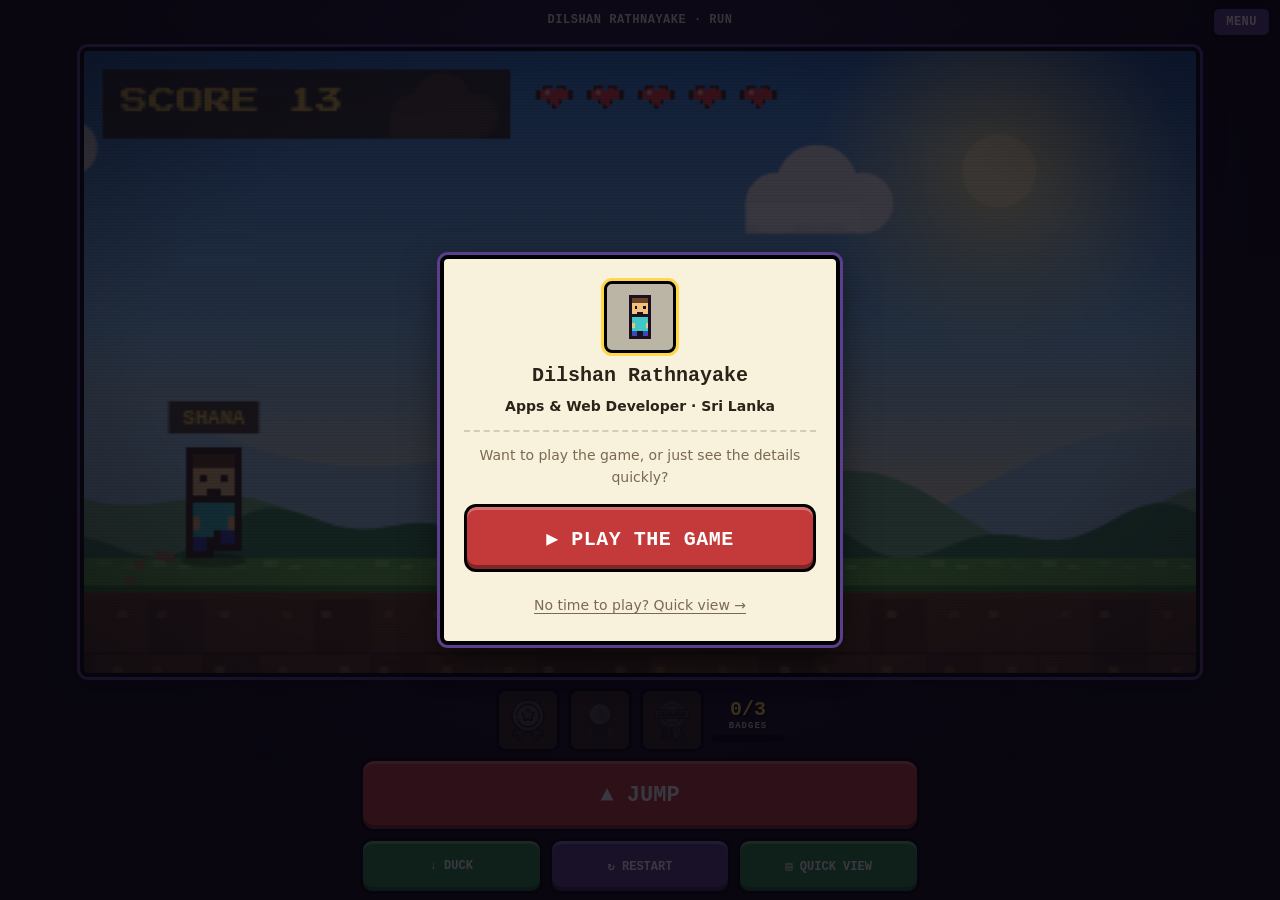
==== commit 0f1e09ed: "Add files via upload" ====
--- a/index.html
+++ b/index.html
@@ -6,36 +6,170 @@
 <title>Dilshan Rathnayake | Run</title>
 <link rel="preconnect" href="https://fonts.googleapis.com">
 <link href="https://fonts.googleapis.com/css2?family=Press+Start+2P&display=swap" rel="stylesheet">
-<link rel="stylesheet" href="style.css">
+<style>
+img{max-width:100%}
+[hidden]{display:none!important}
+:root{--bg:#efe6d0;--card:#f8f1dc;--fg:#2b2218;--mut:#7a6a52;--line:rgba(43,34,24,.18);--btn:#5b3f8c;--chip:#e9dcf7;box-sizing:border-box;padding-top:env(safe-area-inset-top,0px);padding-bottom:env(safe-area-inset-bottom,0px)}
+@media (prefers-color-scheme:dark){:root:not([data-theme="light"]){--bg:#17111f;--card:#211a2f;--fg:#efe6d0;--mut:#a99dbd;--line:rgba(239,230,208,.16);--chip:#3a2d57}}
+:root[data-theme="dark"]{--bg:#17111f;--card:#211a2f;--fg:#efe6d0;--mut:#a99dbd;--line:rgba(239,230,208,.16);--chip:#3a2d57}
+*{box-sizing:border-box}
+html{scroll-padding-top:calc(env(safe-area-inset-top,0px) + 60px)}
+body{margin:0;background:var(--bg);color:var(--fg);font:15px/1.6 system-ui,-apple-system,sans-serif}
+.mono{font-family:"Courier New",ui-monospace,monospace}
+a{color:var(--btn)}
+p{margin:0 0 8px}
+
+/* ---------- shared buttons ---------- */
+button,.btnl{background:var(--btn);color:#fff;border:3px solid #000;border-radius:8px;font:700 14px "Courier New",ui-monospace,monospace;cursor:pointer;text-decoration:none;display:inline-flex;align-items:center;justify-content:center;box-shadow:inset 0 3px 0 rgba(255,255,255,.28),inset 0 -4px 0 rgba(0,0,0,.35);-webkit-tap-highlight-color:transparent;touch-action:manipulation;-webkit-user-select:none;user-select:none}
+button:active,.btnl:active{filter:brightness(1.25);transform:translateY(2px)}
+.play{display:inline-block;background:#c43a3a;color:#fff;text-decoration:none;font-weight:700;border:3px solid #000;border-radius:8px;padding:6px 16px;box-shadow:inset 0 3px 0 rgba(255,255,255,.28),inset 0 -4px 0 rgba(0,0,0,.35)}
+#menu-btn{position:fixed;z-index:8;top:calc(env(safe-area-inset-top,0px) + 8px);right:8px;height:30px;padding:0 10px;font-size:12px;letter-spacing:.5px}
+
+/* ---------- start / menu popup ---------- */
+#start{position:fixed;inset:0;z-index:20;display:flex;align-items:center;justify-content:center;padding:max(12px,env(safe-area-inset-top)) 12px max(12px,env(safe-area-inset-bottom));background:rgba(8,5,16,.8)}
+#start[hidden]{display:none}
+.st-card{width:min(100%,400px);text-align:center;background:var(--card);color:var(--fg);border:4px solid #000;border-radius:8px;box-shadow:0 0 0 3px var(--btn),0 14px 36px rgba(0,0,0,.55);padding:22px 20px 18px;animation:shin .18s ease-out}
+@keyframes shin{from{transform:translateY(24px) scale(.97);opacity:0}}
+#st-av{display:block;margin:0 auto 10px;width:72px;height:72px;image-rendering:pixelated;background:rgba(0,0,0,.25);border:3px solid #000;border-radius:8px;box-shadow:0 0 0 3px #ffd84a}
+.st-card h2{margin:0 0 6px;font:700 20px/1.3 "Courier New",ui-monospace,monospace}
+.st-card p{margin:0 0 16px;color:var(--mut);font-size:14px}
+.st-card p.st-intro{margin:2px 0 12px;padding-bottom:12px;border-bottom:2px dashed var(--line);color:var(--fg);font-weight:600}
+#st-play{width:100%;height:68px;border-radius:12px;background:#c43a3a;color:#fff;font-size:20px;letter-spacing:.5px}
+#st-stay{display:inline-block;margin-top:16px;padding:6px 8px;color:var(--mut);font-size:14px;text-underline-offset:3px}
+
+/* ---------- quick view ---------- */
+header.qh{background:var(--btn);color:#fff;border-bottom:4px solid #000;padding:18px 16px 14px;text-align:center}
+header.qh h1{margin:0;font-size:20px}
+header.qh p{margin:4px 0 12px;font-size:13px;opacity:.85}
+#av{display:block;margin:0 auto 10px;width:96px;height:96px;image-rendering:pixelated;background:rgba(0,0,0,.25);border:4px solid #000;border-radius:10px;box-shadow:0 0 0 3px #ffd84a}
+nav{padding-right:84px;position:sticky;top:env(safe-area-inset-top,0px);z-index:5;display:flex;gap:6px;overflow-x:auto;padding:8px 12px;background:var(--bg);border-bottom:2px dashed var(--line)}
+nav a{flex:none;text-decoration:none;color:var(--fg);background:var(--chip);border:2px solid #000;border-radius:6px;padding:2px 10px;font-weight:700;font-size:13px}
+nav a.on{background:var(--btn);color:#fff}
+main{max-width:640px;margin:0 auto;padding:14px 12px 40px;display:grid;gap:18px}
+body{overflow-x:hidden}
+section.bk>h2{font-size:14px}
+.in{padding:6px 14px 14px}
+.sec+.sec{margin-top:4px}
+@media (max-width:420px){header.qh h1{font-size:17px}#av{width:80px;height:80px}dl{grid-template-columns:minmax(72px,34%) 1fr}}
+section.bk{background:var(--card);border:4px solid #000;border-radius:8px;box-shadow:0 0 0 3px var(--btn);overflow:hidden}
+section.bk>h2{margin:0;background:var(--btn);color:#fff;padding:9px 14px;font:700 15px "Courier New",monospace;border-bottom:4px solid #000}
+.in{padding:4px 14px 12px}
+.sec h3{margin:14px 0 6px;font:700 12px "Courier New",monospace;color:var(--btn);letter-spacing:.5px}
+.sec h3::before{content:"$ ";opacity:.7}
+dl{margin:0;display:grid;grid-template-columns:minmax(84px,32%) 1fr;column-gap:12px}
+dt,dd{margin:0;padding:6px 0;border-bottom:1px solid var(--line)}
+dt{color:var(--mut);font-size:13px}
+dd{font-weight:600;overflow-wrap:anywhere}
+dl>:nth-last-child(-n+2){border-bottom:0}
+.tags{display:flex;flex-wrap:wrap;gap:6px;padding-bottom:6px}
+.tags span{background:var(--chip);border:2px solid #000;border-radius:4px;padding:0 9px;font:700 13px/1.6 "Courier New",monospace}
+.bar{height:12px;background:var(--card);border:2px solid #000;border-radius:3px;margin:4px 0 10px;overflow:hidden}
+.bar i{display:block;height:100%;width:0;background:repeating-linear-gradient(90deg,#8bc34a 0 8px,#6fa33a 8px 10px);transition:width 1.2s steps(12)}
+.lnks{display:grid;gap:8px}
+.lnk{display:block;text-decoration:none;color:var(--fg);background:var(--chip);border:2px solid #000;border-radius:6px;padding:7px 12px;box-shadow:0 3px 0 rgba(0,0,0,.35)}
+.lnk b{display:block;font-size:14px}
+.lnk span{font-size:13px;color:var(--mut)}
+details{background:var(--chip);border:2px solid #000;border-radius:6px;margin-bottom:8px;box-shadow:0 3px 0 rgba(0,0,0,.35)}
+summary{cursor:pointer;list-style:none;padding:8px 12px;display:flex;align-items:center;gap:8px;font-weight:700}
+summary::-webkit-details-marker{display:none}
+summary::after{content:"+";font-size:18px;margin-left:auto}
+details[open] summary::after{content:"-"}
+summary em{font-style:normal;font-size:11px;background:var(--btn);color:#fff;border-radius:4px;padding:0 7px}
+details>.in{background:var(--card);border-top:2px solid #000;padding:8px 12px}
+.sm{color:var(--mut);font-size:13px}
+footer{text-align:center;color:var(--mut);font-size:12px;padding:0 12px 30px}
+
+/* ---------- game page (one clean layout, any phone) ---------- */
+body.game{margin:0;height:100vh;height:100dvh;display:flex;flex-direction:column;align-items:stretch;gap:6px;overflow:hidden;box-sizing:border-box;padding:max(6px,env(safe-area-inset-top)) 8px max(6px,env(safe-area-inset-bottom));background:radial-gradient(circle at 50% 30%,#2e2146,#0d0912 70%);color:#efe6d0;-webkit-touch-callout:none;-webkit-user-select:none;user-select:none;touch-action:manipulation}
+body.game .top{flex:none;display:flex;align-items:center;justify-content:center;min-height:30px;padding:0 64px;box-sizing:border-box}
+body.game h1{margin:0;font:700 clamp(9px,2.6vw,12px)/1.3 "Courier New",monospace;letter-spacing:.5px;text-align:center}
+body.game #menu-btn{position:fixed;top:max(6px,env(safe-area-inset-top));right:8px;z-index:9;height:32px;padding:0 12px;font-size:12px;box-shadow:0 3px 0 rgba(0,0,0,.4)}
+
+#stage{flex:1 1 auto;min-height:0;display:flex;align-items:center;justify-content:center;position:relative}
+#w{position:relative;flex:none;box-sizing:border-box;border:4px solid #000;border-radius:8px;overflow:hidden;background:#000;box-shadow:0 0 0 3px var(--btn),0 8px 22px rgba(0,0,0,.5)}
+#g{display:block;width:100%;height:100%;touch-action:none;cursor:pointer}
+#w::after{content:"";position:absolute;inset:0;pointer-events:none;background:repeating-linear-gradient(rgba(0,0,0,.08) 0 1px,transparent 1px 3px),radial-gradient(ellipse at center,transparent 62%,rgba(0,0,0,.35))}
+#dlg{position:absolute;left:3%;right:3%;top:17%;z-index:2;background:linear-gradient(#3248c8,#16205f);border:3px solid #fff;outline:3px solid #000;border-radius:6px;color:#fff;padding:6px 10px;font:700 clamp(10px,2.6vw,13px)/1.4 "Courier New",monospace;text-shadow:1px 1px #000;animation:shin .2s ease-out;pointer-events:none}
+#dlg[hidden]{display:none}
+#dlg b{display:block;color:#ffd84a;font-size:.85em;margin-bottom:2px;letter-spacing:.5px}
+#over{position:absolute;inset:0;z-index:3;display:flex;flex-direction:column;align-items:center;justify-content:center;gap:10px;padding:12px;background:rgba(20,0,0,.78);color:#fff;font:700 14px "Courier New",monospace;text-align:center}
+#over[hidden]{display:none}
+#over b{font-size:clamp(20px,6vw,28px);color:#e83a3a;letter-spacing:2px}
+#over p{margin:0;color:#ffd84a}
+#over button{height:52px;padding:0 24px;background:#2f8f4a;font-size:15px}
+#msg{display:none}
+
+#pad{flex:none;width:100%;max-width:560px;margin:0 auto;display:flex;flex-direction:column;gap:6px;box-sizing:border-box}
+
+/* badge row: 3 small badges + counter, one horizontal line */
+#badges{flex:none;display:flex;flex-wrap:nowrap;align-items:center;justify-content:center;gap:8px}
+#badges .bslot{position:relative;flex:0 0 auto;width:clamp(42px,10vh,64px);height:clamp(42px,10vh,64px);box-sizing:border-box;display:flex;align-items:center;justify-content:center;background:rgba(58,45,30,.85);border:3px solid #000;border-radius:10px}
+#badges .bslot img{width:76%;height:76%;object-fit:contain;filter:grayscale(1) brightness(.45);opacity:.55;transition:filter .6s,opacity .6s}
+#badges .bslot .fb{font-size:clamp(18px,4vh,30px);color:#6b5b48}
+#badges .bslot.got{background:#5b3f8c;box-shadow:0 0 0 2px #fcd34d,0 0 12px rgba(252,211,77,.55)}
+#badges .bslot.got img{filter:none;opacity:1;animation:spinY 3.2s linear infinite}
+#badges .bslot.got .fb{color:#fcd34d;text-shadow:0 0 8px #fcd34d}
+#badges .bslot.got:nth-child(2) img{animation-delay:-1s}
+#badges .bslot.got:nth-child(3) img{animation-delay:-2s}
+#badges .bslot.fresh{animation:slotpop .8s cubic-bezier(.3,1.4,.5,1)}
+#badges .bslot.fresh img{animation:wob .8s ease-out}
+#badges .bcount{flex:0 0 auto;min-width:72px;text-align:center}
+#count{display:block;font:700 clamp(14px,3.6vh,20px) "Courier New",monospace;color:#fcd34d;text-shadow:2px 2px 0 #000}
+#count.bump{animation:bump .5s ease-out}
+.bcount small{display:block;font:700 9px "Courier New",monospace;color:#d8cbb0;letter-spacing:1px}
+.bprog{height:8px;width:72px;margin:4px auto 0;background:#000;border:2px solid #000;border-radius:6px;overflow:hidden}
+.bprog i{display:block;height:100%;width:0;background:linear-gradient(90deg,#f59e0b,#fcd34d);transition:width .7s cubic-bezier(.2,.8,.2,1)}
+.spk{position:absolute;left:50%;top:50%;width:6px;height:6px;margin:-3px 0 0 -3px;background:#fcd34d;border-radius:50%;pointer-events:none;animation:spk .8s ease-out forwards}
+
+#bJump{width:100%;height:clamp(52px,9vh,74px);font-size:clamp(16px,3vh,22px);background:#c43a3a;border-radius:14px}
+.row3{display:grid;grid-template-columns:repeat(3,1fr);gap:6px;width:100%}
+.row3>*{height:clamp(44px,7vh,56px);width:100%;max-width:none;padding:4px;font-size:clamp(10px,2vh,12px);border-radius:12px;text-align:center;box-sizing:border-box}
+#bDuck{background:#2f8f4a}
+#restart{background:#5b3f8c}
+#skip{background:#2f8f4a;color:#fff;text-decoration:none}
+#bDuck.held{filter:brightness(1.25);transform:translateY(2px)}
+
+/* fly-to-slot badge */
+.flyb{position:fixed;z-index:60;width:120px;height:120px;margin:-60px 0 0 -60px;pointer-events:none;display:flex;align-items:center;justify-content:center;filter:drop-shadow(0 0 14px #fcd34d);transform-origin:50% 50%}
+.flyb img{width:100%;height:100%;object-fit:contain}
+.flyb .fb2{font-size:90px;color:#fcd34d;text-shadow:0 0 12px #fcd34d}
+
+@keyframes spinY{from{transform:rotateY(0)}to{transform:rotateY(360deg)}}
+@keyframes slotpop{0%{transform:scale(.55)}55%{transform:scale(1.16) rotate(-5deg)}100%{transform:scale(1)}}
+@keyframes wob{0%,100%{transform:rotate(0)}25%{transform:rotate(-12deg)}50%{transform:rotate(10deg)}75%{transform:rotate(0)}}
+@keyframes spk{from{transform:translate(0,0) scale(1);opacity:1}to{transform:translate(var(--dx),var(--dy)) scale(.2);opacity:0}}
+@keyframes bump{0%{transform:scale(1.4)}100%{transform:scale(1)}}
+
+@media (max-width:360px){#badges .bcount{min-width:60px}.row3>*{font-size:9px}}
+@media (prefers-reduced-motion:reduce){*{animation:none!important;transition:none!important}}
+
+</style>
 </head>
 <body class="game">
 <div class="top"><h1>DILSHAN RATHNAYAKE · RUN</h1></div>
 <button id="menu-btn" type="button" aria-label="Open menu">MENU</button>
 
 <div id="stage">
-<div id="w">
-  <canvas id="g" width="480" height="270" aria-label="Endless run game"></canvas>
-  <div id="dlg" hidden><b id="dlg-t">BADGE</b><span id="tx"></span></div>
-  <div id="over" hidden>
-    <b>GAME OVER</b>
-    <p id="final"></p>
-    <button id="retry" type="button">▶ RESTART</button>
+  <div id="w">
+    <canvas id="g" width="480" height="270" aria-label="Endless run game"></canvas>
+    <div id="dlg" hidden><b id="dlg-t">BADGE</b><span id="tx"></span></div>
+    <div id="over" hidden>
+      <b>GAME OVER</b>
+      <p id="final"></p>
+      <button id="retry" type="button">▶ RESTART</button>
+    </div>
   </div>
 </div>
-</div>
-
-<div id="badges">
-  <div class="bslots">
+
+<p id="msg"></p>
+
+<div id="pad">
+  <div id="badges" aria-label="Badges">
     <div class="bslot"><img alt="Badge 1"></div>
     <div class="bslot"><img alt="Badge 2"></div>
     <div class="bslot"><img alt="Badge 3"></div>
+    <div class="bcount"><span id="count">0/3</span><small>BADGES</small><div class="bprog"><i></i></div></div>
   </div>
-  <div class="bcount"><span id="count">0/3</span><small>BADGES</small><div class="bprog"><i></i></div></div>
-</div>
-
-<p id="msg"></p>
-
-<div id="pad">
   <button id="bJump" type="button" aria-label="Jump">▲ JUMP</button>
   <div class="row3">
     <button id="bDuck" type="button" aria-label="Duck (hold)">↓ DUCK</button>
@@ -55,9 +189,518 @@
   </div>
 </div>
 
-<script src="avatar.js"></script>
-<script src="badges.js"></script>
-<script src="game.js"></script>
+<script>
+/* Pixel character shared by the game and the quick view (same design as the game player). */
+(()=>{
+  const PAL={O:'#1a1020',H:'#6b4423',S:'#f1c27d',E:'#1a1020',W:'#3ec8c8',P:'#3b4bb5'};
+  const SPR=["OOOOOOOO","OHHHHHHO","OHHHHHHO","OSSSSSSO","OSESSESO","OSSSSSSO","OSSOOSSO","OOOOOOOO","OWWWWWWO","OWWWWWWO","OSWWWWSO","OSWWWWSO","OWWWWWWO","OPPOOPPO","OPPOOPPO","OOOOOOOO"];
+  function paint(cv){
+    const x=cv.getContext('2d');
+    x.imageSmoothingEnabled=false;
+    x.clearRect(0,0,cv.width,cv.height);
+    const ox=Math.floor((cv.width-8)/2), oy=Math.floor((cv.height-16)/2);
+    for(let r=0;r<16;r++)for(let k=0;k<8;k++){
+      x.fillStyle=PAL[SPR[r][k]];
+      x.fillRect(ox+k,oy+r,1,1);
+    }
+  }
+  window.paintAvatar=paint;
+  document.querySelectorAll('canvas[data-avatar], #st-av, #av').forEach(paint);
+})();
+
+</script>
+<script>
+/* Badge bar: 3 slots (badge_1/2/3.png). Grey until collected.
+   On collect the badge flies out of the game box, spins, and lands in its slot, then the slot turns coloured.
+   The game keeps running underneath. */
+(()=>{
+  const BADGE_IMGS=['images/badge_1.png','images/badge_2.png','images/badge_3.png'];
+  const slots=[...document.querySelectorAll('#badges .bslot')];
+  const count=document.getElementById('count');
+  const prog=document.querySelector('#badges .bprog i');
+  const box=document.getElementById('w');
+
+  slots.forEach((s,i)=>{
+    const img=s.querySelector('img');
+    img.src=BADGE_IMGS[i];
+    img.onerror=()=>{img.remove();s.insertAdjacentHTML('beforeend','<span class="fb">★</span>');};
+  });
+
+  function setCount(n,anim){
+    count.textContent=n+'/3';
+    prog.style.width=(n/3*100)+'%';
+    if(anim){count.classList.remove('bump');void count.offsetWidth;count.classList.add('bump');}
+  }
+  function sparkle(el){
+    for(let k=0;k<12;k++){
+      const sp=document.createElement('span');sp.className='spk';
+      const a=k/12*Math.PI*2,d=50+(k%3)*12;
+      sp.style.setProperty('--dx',(Math.cos(a)*d).toFixed(1)+'px');
+      sp.style.setProperty('--dy',(Math.sin(a)*d).toFixed(1)+'px');
+      el.appendChild(sp);setTimeout(()=>sp.remove(),900);
+    }
+  }
+  function render(got){
+    slots.forEach((s,i)=>s.classList.toggle('got',got.includes(i)));
+    setCount(got.length,false);
+  }
+  function fly(i,done){
+    const r=box.getBoundingClientRect(),cx=r.left+r.width/2,cy=r.top+r.height/2;
+    const sr=slots[i].getBoundingClientRect(),tx=sr.left+sr.width/2,ty=sr.top+sr.height/2,sc=Math.max(.3,sr.width/120);
+    const el=document.createElement('div');el.className='flyb';
+    el.style.left=cx+'px';el.style.top=cy+'px';
+    const img=document.createElement('img');img.src=BADGE_IMGS[i];
+    img.onerror=()=>{img.remove();el.insertAdjacentHTML('beforeend','<span class="fb2">★</span>');};
+    el.appendChild(img);document.body.appendChild(el);
+    if(!el.animate){el.remove();done();return;}
+    const grow=el.animate([
+      {transform:'scale(0) rotateY(0deg)',opacity:0},
+      {transform:'scale(1.3) rotateY(360deg)',opacity:1,offset:.6},
+      {transform:'scale(1.1) rotateY(540deg)',opacity:1}
+    ],{duration:850,easing:'ease-out',fill:'forwards'});
+    grow.onfinish=()=>{
+      setTimeout(()=>{
+        const fl=el.animate([
+          {transform:'translate(0px,0px) scale(1.1) rotateY(540deg)'},
+          {transform:`translate(${tx-cx}px,${ty-cy}px) scale(${sc}) rotateY(720deg)`}
+        ],{duration:780,easing:'cubic-bezier(.55,0,.25,1)',fill:'forwards'});
+        fl.onfinish=()=>{el.remove();done();};
+      },350);
+    };
+  }
+  function collect(i,got){
+    fly(i,()=>{
+      const s=slots[i];
+      s.classList.add('got','fresh');sparkle(s);
+      setTimeout(()=>s.classList.remove('fresh'),900);
+      setCount(got.length,true);
+    });
+  }
+  window.Badges={render,collect,imgs:BADGE_IMGS};
+})();
+
+</script>
+<script>
+/* Endless run game v6: badges at 1000/3000/6000 pts, shield, combo, double jump, sound, auto-fit. */
+const cv=document.getElementById('g'),c=cv.getContext('2d');
+const msg=document.getElementById('msg'),overEl=document.getElementById('over');
+const W=480,H=270,GY=220,T=24;
+const DPR=Math.min(window.devicePixelRatio||1,3);
+cv.width=W*DPR;cv.height=H*DPR;
+c.setTransform(DPR,0,0,DPR,0,0);
+c.imageSmoothingEnabled=true;
+
+const ACH=[{s:1000,n:'FIRST STEP',img:'images/badge_1.png'},{s:3000,n:'APP BUILDER',img:'images/badge_2.png'},{s:6000,n:'WEB MASTER',img:'images/badge_3.png'}];
+const PAL={O:'#3a2d1e',H:'#6b4423',S:'#f1c27d',E:'#3a2d1e',W:'#3ec8c8',P:'#3b4bb5'};
+const SPR=["OOOOOOOO","OHHHHHHO","OHHHHHHO","OSSSSSSO","OSESSESO","OSSSSSSO","OSSOOSSO","OOOOOOOO","OWWWWWWO","OWWWWWWO","OSWWWWSO","OSWWWWSO","OWWWWWWO","OPPOOPPO","OPPOOPPO","OOOOOOOO"];
+const IMG=p=>{const i=new Image();i.src=p;return i;};
+const ok=i=>i.complete&&i.naturalWidth>0;
+const BIMG=ACH.map(a=>IMG(a.img));
+const A={sky:IMG('images/game/sky.png'),hills:IMG('images/game/hills.png'),trees:IMG('images/game/trees.png'),grass:IMG('images/game/grass.png'),dirt:IMG('images/game/dirt.png'),coin:IMG('images/game/coin.png'),cactus:IMG('images/game/cactus.png'),block:IMG('images/game/block.png'),bird:IMG('images/game/bird.png'),run:IMG('images/game/player-run.png')};
+
+function makeSprite(f){
+  const cc=document.createElement('canvas');cc.width=8;cc.height=16;const x=cc.getContext('2d');
+  for(let r=0;r<16;r++)for(let k=0;k<8;k++){
+    const lifted=r>12&&((k<4)?f===1:f===0);
+    x.fillStyle=PAL[SPR[r][k]];x.fillRect(k,r+(lifted?-1:0),1,1);
+  }
+  return cc;
+}
+const SPRS=[makeSprite(0),makeSprite(1)];
+const hash=(i,j)=>(Math.imul(i,374761393)+Math.imul(j,668265263))>>>0;
+const rect=(a,b)=>a.x<b.x+b.w&&a.x+a.w>b.x&&a.y<b.y+b.h&&a.y+a.h>b.y;
+let got=[];
+let bestScore=0;
+const clouds=[{x:40,y:42,s:1},{x:220,y:28,s:.8},{x:380,y:66,s:1.1}];
+
+let ready,floaters,redFlash,airJumps,jumpQ,t,scrollX,dist,score,coinCount,lives,h,vy,obs,coins,spawned,nextObs,coinT,shieldT,shieldSpawn,flash,speed,isOver,duck,won,parts,shake,comboN,comboT,muted=false;
+
+function reset(){
+  ready=ACH.map(a=>a.s);floaters=[];redFlash=0;airJumps=1;jumpQ=0;t=t||0;scrollX=0;dist=0;score=0;coinCount=0;lives=5;h=0;vy=0;
+  obs=[];coins=[];spawned=[];nextObs=80;coinT=60;shieldT=0;shieldSpawn=900;flash=0;speed=3;shake=0;
+  comboN=0;comboT=0;parts=[];isOver=false;overEl.hidden=true;
+}
+reset();
+won=false;duck=false;
+
+/* ---------- sound (WebAudio, created after first touch/key) ---------- */
+let AC=null;
+function ensureAudio(){
+  if(AC===null){try{AC=new (window.AudioContext||window.webkitAudioContext)();}catch(e){AC=false;}}
+  if(AC&&AC.state==='suspended')AC.resume();
+}
+function beep(f,d,type,vol){
+  if(!AC||muted)return;
+  try{
+    const o=AC.createOscillator(),g=AC.createGain();
+    o.type=type||'square';o.frequency.value=f;g.gain.value=vol||0.05;
+    o.connect(g);g.connect(AC.destination);
+    o.start();g.gain.exponentialRampToValueAtTime(0.0001,AC.currentTime+(d||0.12));o.stop(AC.currentTime+(d||0.12));
+  }catch(e){}
+}
+
+function burst(x,y,col,n){for(let i=0;i<n;i++)parts.push({x,y,vx:(Math.random()-.5)*4,vy:-Math.random()*4,l:26,c:col});}
+let sayT=0;
+function say(title,text){
+  const d=document.getElementById('dlg');
+  document.getElementById('dlg-t').textContent=title;
+  document.getElementById('tx').textContent=text;
+  d.hidden=false;clearTimeout(sayT);sayT=setTimeout(()=>{d.hidden=true},2800);
+}
+
+/* ---------- controls ---------- */
+function jump(){ensureAudio();jumpQ=10;tryJump();}
+function tryJump(){
+  if(jumpQ<=0||isOver||won)return;
+  if(h===0&&vy===0){vy=7.6;jumpQ=0;burst(46,GY,'#8b5a2b',6);beep(520,0.1,'square',0.04);}
+  else if(airJumps>0){vy=6.8;airJumps--;jumpQ=0;burst(46,GY-h,'#fff3b0',10);beep(760,0.12,'triangle',0.05);}
+}
+cv.addEventListener('pointerdown',jump);
+document.getElementById('bJump').addEventListener('pointerdown',e=>{e.preventDefault();jump();});
+const duckBtn=document.getElementById('bDuck');
+duckBtn.addEventListener('pointerdown',e=>{e.preventDefault();ensureAudio();duck=true;duckBtn.classList.add('held');});
+['pointerup','pointerleave','pointercancel'].forEach(ev=>duckBtn.addEventListener(ev,()=>{duck=false;duckBtn.classList.remove('held');}));
+addEventListener('keydown',e=>{
+  if(e.code==='KeyM'){muted=!muted;say('SOUND',muted?'MUTED':'ON');return;}
+  if(isOver&&(e.code==='Space'||e.code==='Enter')){e.preventDefault();reset();return;}
+  if(e.code==='Space'||e.code==='ArrowUp'){e.preventDefault();jump();}
+  if(e.code==='ArrowDown')duck=true;
+});
+addEventListener('keyup',e=>{if(e.code==='ArrowDown')duck=false;});
+document.getElementById('retry').addEventListener('click',()=>{ensureAudio();reset();});
+document.getElementById('restart').addEventListener('click',()=>{ensureAudio();reset();});
+
+/* ---------- badges ---------- */
+function collectAch(i){
+  if(!got.includes(i))got.push(i);
+  burst(60,GY-60,'#fcd34d',24);
+  beep(880,0.25,'triangle',0.06);
+  Badges.collect(i,got);
+  say('BADGE UNLOCKED',ACH[i].n);
+  if(got.length===3){
+    won=true;
+    setTimeout(()=>say('ALL 3 BADGES','Opening my portfolio...'),1000);
+    setTimeout(()=>{location.href='quick.html';},3400);
+  }
+}
+
+function spawnObs(){
+  const r=Math.random();
+  const k=dist<60||r<.5?'cactus':r<.8?'block':'bird';
+  obs.push({x:W+10,k});
+}
+
+/* ---------- update ---------- */
+function step(){
+  t++;
+  if(flash>0)flash--;
+  if(shake>0)shake--;
+  if(redFlash>0)redFlash--;
+  if(jumpQ>0)jumpQ--;
+  if(!isOver&&!won){
+    dist+=speed*0.2;speed=Math.min(6,2.6+dist/220);
+    scrollX+=speed;
+    if(shieldT>0)shieldT--;
+    if(comboT>0){comboT--;if(comboT===0)comboN=0;}
+    if(h===0&&t%4===0)parts.push({x:40+Math.random()*6,y:GY-2,vx:-1-Math.random(),vy:-Math.random()*0.8,l:18,c:'#b58a5a'});
+    if(h>0||vy!==0){
+      h+=vy;vy-=0.42;
+      if(h<=0){h=0;vy=0;airJumps=1;burst(46,GY,'#c9b48a',6);}
+    }
+    tryJump();
+    if(--nextObs<=0){spawnObs();nextObs=80+Math.random()*70;}
+    if(--coinT<=0){coins.push({x:W+10,y:Math.random()<.5?GY-30:GY-62,k:'coin'});coinT=50+Math.random()*60;}
+    if(--shieldSpawn<=0){coins.push({x:W+10,y:GY-46,k:'shield'});shieldSpawn=900+Math.random()*600;}
+    const pts=Math.floor(dist)+score;
+    ACH.forEach((a,i)=>{
+      if(!got.includes(i)&&!coins.some(k=>k.k==='ach'&&k.i===i)&&pts>=ready[i]){
+        coins.push({x:W+10,y:GY-42,k:'ach',i});
+        say('BADGE AHEAD',a.n+' · '+a.s+' PTS');
+      }
+    });
+    obs.forEach(o=>o.x-=speed);coins.forEach(k=>k.x-=speed);
+    const p=duck?{x:48,y:GY-20,w:14,h:20}:{x:48,y:GY-40-h,w:14,h:40};
+    for(const o of obs){
+      const r=o.k==='cactus'?{x:o.x+2,y:GY-36,w:18,h:36}:o.k==='block'?{x:o.x+3,y:GY-21,w:18,h:21}:{x:o.x+4,y:GY-54,w:22,h:16};
+      if(rect(p,r)){
+        if(shieldT>0){burst(p.x+10,p.y+20,'#7dd3fc',10);o.x=-999;}
+        else if(flash<=0){
+          lives--;flash=100;shake=12;redFlash=14;burst(p.x+10,p.y+20,'#ef4444',14);o.x=-999;
+          beep(120,0.25,'sawtooth',0.07);
+        }
+      }
+    }
+    for(const k of coins){
+      if(k.got||k.x<-30)continue;
+      if(rect(p,{x:k.x,y:k.y,w:16,h:16})){
+        k.got=true;
+        if(k.k==='coin'){
+          if(comboT>0)comboN++;else comboN=1;
+          comboT=90;
+          const mult=1+Math.min(4,Math.floor((comboN-1)/3));
+          score+=10*mult;coinCount++;
+          burst(k.x+8,k.y+8,'#fcd34d',8);
+          floaters.push({x:k.x,y:k.y,txt:'+'+(10*mult),l:40});
+          beep(980+Math.min(comboN,8)*40,0.08,'square',0.035);
+          if(coinCount%5===0&&lives<5){lives++;say('BONUS','+1 HEART');}
+        }else if(k.k==='shield'){
+          shieldT=300;burst(k.x+8,k.y+8,'#7dd3fc',16);beep(660,0.2,'sine',0.06);
+          say('SHIELD ON','5 SECONDS OF SAFETY');
+        }else collectAch(k.i);
+      }
+    }
+    coins.forEach(k=>{
+      if(k.k==='ach'&&!k.got&&k.x<=-30&&!got.includes(k.i)){
+        ready[k.i]=Math.floor(dist)+score+100;
+        say('MISSED','BADGE BACK AT +100 PTS');
+      }
+    });
+    obs=obs.filter(o=>o.x>-60);coins=coins.filter(k=>!k.got&&k.x>-30);
+    if(lives<=0){
+      isOver=true;
+      const fin=Math.floor(dist)+score,best=Math.max(bestScore,fin);
+      bestScore=best;
+      document.getElementById('final').textContent='SCORE '+fin+'   BEST '+best;
+      overEl.hidden=false;
+      beep(90,0.5,'sawtooth',0.07);
+    }
+  }
+  parts.forEach(p=>{p.x+=p.vx;p.y+=p.vy;p.vy+=0.2;p.l--;});
+  parts=parts.filter(p=>p.l>0);
+  floaters.forEach(f=>f.l--);
+  floaters=floaters.filter(f=>f.l>0);
+}
+
+/* ---------- background ---------- */
+function drawCloud(x,y,s){
+  c.fillStyle='rgba(255,255,255,.93)';
+  c.beginPath();c.arc(x,y,12*s,0,7);c.arc(x+16*s,y-7*s,16*s,0,7);c.arc(x+34*s,y,12*s,0,7);c.fill();
+  c.fillRect(x-12*s,y,46*s,12*s);
+}
+function ridge(color,amp,base,sp,freq,phase){
+  const off=scrollX*sp;
+  c.fillStyle=color;c.beginPath();c.moveTo(0,GY);
+  for(let x=0;x<=W;x+=6){
+    const v=0.6*Math.sin((x+off)*freq+phase)+0.4*Math.sin((x+off)*freq*2.3+phase*1.7);
+    c.lineTo(x,base-amp*(0.5+0.5*v));
+  }
+  c.lineTo(W,GY);c.closePath();c.fill();
+}
+function parallax(img,sp,y,hh){
+  const w=img.naturalWidth*hh/img.naturalHeight,off=(scrollX*sp)%w;
+  for(let x=-off;x<W;x+=w)c.drawImage(img,x,y,w+1,hh);
+}
+function drawBG(){
+  if(ok(A.sky)){c.drawImage(A.sky,0,0,W,GY);}
+  else{
+    const g=c.createLinearGradient(0,0,0,GY);
+    g.addColorStop(0,'#2f80d8');g.addColorStop(.55,'#8fd3ff');g.addColorStop(1,'#fff1c1');
+    c.fillStyle=g;c.fillRect(0,0,W,GY);
+    const sg=c.createRadialGradient(395,52,4,395,52,80);
+    sg.addColorStop(0,'rgba(255,245,170,.95)');sg.addColorStop(1,'rgba(255,245,170,0)');
+    c.fillStyle=sg;c.fillRect(300,0,180,150);
+    c.fillStyle='#fff7c2';c.beginPath();c.arc(395,52,16,0,7);c.fill();
+    clouds.forEach(cl=>{const span=W+140;let x=(cl.x-scrollX*0.15*cl.s)%span;if(x<0)x+=span;drawCloud(x-70,cl.y,cl.s);});
+  }
+  if(ok(A.hills))parallax(A.hills,.2,GY-120,120);
+  else{ridge('#a8d8f0',60,GY-10,.12,.012,1);ridge('#7cc08a',46,GY-4,.25,.02,2.2);}
+  if(ok(A.trees))parallax(A.trees,.5,GY-70,70);
+  else{ridge('#3f8f5a',26,GY+2,.5,.035,3.1);}
+}
+
+function drawGround(){
+  const off=scrollX%T;
+  if(ok(A.grass)&&ok(A.dirt)){
+    for(let x=-off;x<W+T;x+=T){
+      c.drawImage(A.grass,x,GY,T,T);
+      for(let y=GY+T;y<H+T;y+=T)c.drawImage(A.dirt,x,y,T,T);
+    }
+    return;
+  }
+  const gt=c.createLinearGradient(0,GY,0,H);gt.addColorStop(0,'#8a5a30');gt.addColorStop(1,'#4d301a');
+  c.fillStyle=gt;c.fillRect(0,GY,W,H-GY);
+  c.fillStyle='#6cc24f';c.fillRect(0,GY,W,12);
+  c.fillStyle='#3f8f32';c.fillRect(0,GY+12,W,3);
+  for(let x=-off;x<W+T;x+=T){
+    const i=Math.floor((x+scrollX)/T+1000),n=hash(i,7);
+    c.fillStyle=n%2?'#8fe06a':'#7bd05a';c.fillRect(x+2,GY+1,6,3);c.fillRect(x+13,GY+3,5,2);
+    for(let y=GY+18;y<H;y+=T){
+      const m=hash(i,y);
+      c.fillStyle=m%3?'#6b4424':'#5a381d';c.fillRect(x,y,T,T);
+      c.fillStyle=m%2?'#9c6a3a':'#8a5d33';c.fillRect(x+(m%10)+2,y+5,4,3);
+      c.fillStyle='#4a2c16';c.fillRect(x,y+T-1,T,1);
+    }
+  }
+}
+
+/* ---------- entities ---------- */
+function drawObs(){
+  for(const o of obs){
+    if(o.k==='cactus'){
+      if(ok(A.cactus))c.drawImage(A.cactus,o.x,GY-40,24,40);
+      else{
+        c.fillStyle='#2f6b22';c.fillRect(o.x+2,GY-40,18,40);
+        c.fillStyle='#4f9a36';c.fillRect(o.x+6,GY-40,5,40);
+        c.fillStyle='#2f6b22';c.fillRect(o.x,GY-26,6,10);c.fillRect(o.x+18,GY-32,6,12);
+        c.fillRect(o.x,GY-16,4,4);c.fillRect(o.x+20,GY-20,4,4);
+        c.fillStyle='#4f9a36';c.fillRect(o.x+1,GY-26,3,6);c.fillRect(o.x+19,GY-32,3,8);
+      }
+    }else if(o.k==='block'){
+      if(ok(A.block))c.drawImage(A.block,o.x,GY-24,24,24);
+      else{
+        c.fillStyle='#b8432e';c.fillRect(o.x,GY-24,24,24);
+        c.fillStyle='#e8674a';c.fillRect(o.x+2,GY-22,20,4);
+        c.fillStyle='#3a1d10';c.fillRect(o.x,GY-24,24,2);c.fillRect(o.x,GY-2,24,2);
+        c.fillStyle='#fff3e0';c.font='bold 9px "Courier New",monospace';c.textAlign='center';c.fillText('TNT',o.x+12,GY-9);
+      }
+    }else{
+      const fl=Math.floor(t/7)%2;
+      if(ok(A.bird))c.drawImage(A.bird,o.x,GY-58,30,20);
+      else{
+        c.fillStyle='#2b2d42';c.beginPath();c.ellipse(o.x+15,GY-48,11,6,0,0,7);c.fill();
+        c.fillStyle='#ef8d32';c.fillRect(o.x+24,GY-50,6,3);
+        c.fillStyle='#2b2d42';c.beginPath();
+        if(fl){c.moveTo(o.x+10,GY-50);c.lineTo(o.x+18,GY-50);c.lineTo(o.x+14,GY-60);}
+        else{c.moveTo(o.x+10,GY-46);c.lineTo(o.x+18,GY-46);c.lineTo(o.x+14,GY-38);}
+        c.fill();
+        c.fillStyle='#fff';c.fillRect(o.x+17,GY-51,2,2);
+      }
+    }
+  }
+}
+
+function drawCoins(){
+  const bob=Math.sin(t/10)*2;
+  for(const k of coins){
+    if(k.x<-30)continue;
+    const y=k.y+bob,cx=k.x+8,cy=y+8;
+    if(k.k==='coin'){
+      if(ok(A.coin))c.drawImage(A.coin,k.x,y,16,16);
+      else{
+        const g=c.createRadialGradient(cx-2,cy-3,1,cx,cy,9);
+        g.addColorStop(0,'#fff6b0');g.addColorStop(.5,'#fcd34d');g.addColorStop(1,'#b7791f');
+        c.fillStyle='#3a2d1e';c.beginPath();c.arc(cx,cy,9,0,7);c.fill();
+        c.fillStyle=g;c.beginPath();c.arc(cx,cy,7.2,0,7);c.fill();
+      }
+    }else if(k.k==='shield'){
+      c.fillStyle='rgba(125,211,252,.35)';c.beginPath();c.arc(cx,cy,14+Math.sin(t/6)*2,0,7);c.fill();
+      const g=c.createRadialGradient(cx-3,cy-3,1,cx,cy,10);
+      g.addColorStop(0,'#ffffff');g.addColorStop(.5,'#7dd3fc');g.addColorStop(1,'#1d4ed8');
+      c.fillStyle=g;c.beginPath();c.arc(cx,cy,10,0,7);c.fill();
+      c.fillStyle='#fff';c.font='bold 12px sans-serif';c.textAlign='center';c.fillText('S',cx,cy+4);
+    }else{
+      const pulse=16+Math.sin(t/8)*2;
+      c.fillStyle='rgba(252,211,77,.28)';c.beginPath();c.arc(cx,cy,pulse,0,7);c.fill();
+      const sx=Math.max(.12,Math.abs(Math.cos(t/12+k.i*1.7)));
+      c.save();c.translate(cx,cy);c.scale(sx,1);c.translate(-cx,-cy);
+      if(ok(BIMG[k.i]))c.drawImage(BIMG[k.i],cx-20,cy-20,40,40);
+      else{
+        c.fillStyle='#3a2d1e';c.beginPath();c.arc(cx,cy,14,0,7);c.fill();
+        const g=c.createLinearGradient(k.x,y,k.x+16,y+16);g.addColorStop(0,'#fff3b0');g.addColorStop(1,'#f59e0b');
+        c.fillStyle=g;c.beginPath();c.arc(cx,cy,11,0,7);c.fill();
+        c.fillStyle='#3a2d1e';c.font='bold 16px sans-serif';c.textAlign='center';c.fillText('★',cx,cy+6);
+      }
+      c.restore();
+      for(let j=0;j<4;j++){const a=t/18+j*Math.PI/2;c.fillStyle='#fff3b0';c.beginPath();c.arc(cx+Math.cos(a)*24*sx,cy+Math.sin(a)*24,2.2,0,7);c.fill();}
+      c.font='bold 9px "Courier New",monospace';c.textAlign='center';
+      const label=ACH[k.i].n,lw=c.measureText(label).width+10;
+      c.fillStyle='rgba(58,45,30,.85)';c.fillRect(cx-lw/2,y-22,lw,13);
+      c.fillStyle='#fcd34d';c.fillText(label,cx,y-12);
+    }
+  }
+}
+
+function drawPlayer(){
+  const dh=duck?30:48,dx=44,dy=GY-dh-(duck?0:h);
+  if(shieldT>0){
+    const a=0.45+0.25*Math.sin(t/4);
+    c.strokeStyle='rgba(125,211,252,'+a+')';c.lineWidth=3;
+    c.beginPath();c.arc(dx+24,dy+dh/2,34+Math.sin(t/5)*2,0,7);c.stroke();
+  }
+  if(flash>0&&Math.floor(flash/5)%2)return;
+  const sw=duck?18:14;
+  c.fillStyle='rgba(0,0,0,'+Math.max(.1,.3-h/200)+')';
+  c.beginPath();c.ellipse(dx+12,GY+1,sw-h/30,3,0,0,7);c.fill();
+  if(ok(A.run)){
+    const f=h>0?0:Math.floor(t/6)%4;
+    c.drawImage(A.run,f*32,0,32,32,dx,dy,48,dh);
+  }else{
+    c.imageSmoothingEnabled=false;
+    c.drawImage(SPRS[h>0?0:Math.floor(t/6)%2],dx,dy,24,dh);
+    c.imageSmoothingEnabled=true;
+  }
+}
+
+function drawName(){
+  if(isOver)return;
+  const dh=duck?30:48,top=GY-dh-(duck?0:h);
+  c.font='bold 9px "Courier New",monospace';c.textAlign='center';
+  const w=c.measureText('SHANA').width+12,x=44+12,y=top-10;
+  c.fillStyle='rgba(58,45,30,.85)';c.fillRect(x-w/2,y-10,w,14);
+  c.fillStyle='#fcd34d';c.fillText('SHANA',x,y);
+}
+function drawFloaters(){
+  c.textAlign='center';c.font='bold 11px "Courier New",monospace';
+  for(const f of floaters){
+    c.globalAlpha=Math.max(0,f.l/40);c.fillStyle='#fcd34d';
+    c.fillText(f.txt,f.x+8,f.y-6-(40-f.l)*0.5);
+  }
+  c.globalAlpha=1;
+}
+function drawParts(){for(const p of parts){c.fillStyle=p.c;c.fillRect(Math.round(p.x),Math.round(p.y),4,4);}}
+
+/* ---------- HUD ---------- */
+function drawHeart(x,y,full){
+  c.fillStyle='#3a2d1e';c.fillRect(x,y+2,14,4);c.fillRect(x+2,y,4,2);c.fillRect(x+8,y,4,2);c.fillRect(x+4,y+6,6,2);c.fillRect(x+6,y+8,2,2);
+  c.fillRect(x-1,y+2,1,4);c.fillRect(x+14,y+2,1,4);
+  c.fillStyle=full?'#ef4444':'#4b3d55';c.fillRect(x+1,y+2,12,4);c.fillRect(x+3,y+1,3,1);c.fillRect(x+8,y+1,3,1);c.fillRect(x+5,y+6,4,2);c.fillRect(x+7,y+8,2,1);
+  if(full){c.fillStyle='#ffb4b4';c.fillRect(x+3,y+2,2,2);}
+}
+function drawHUD(){
+  c.fillStyle='rgba(58,45,30,.88)';c.fillRect(8,8,176,30);
+  c.fillStyle='#fcd34d';c.font='12px "Press Start 2P",monospace';c.textAlign='left';
+  c.fillText('SCORE '+(Math.floor(dist)+score),16,28);
+  for(let i=0;i<5;i++)drawHeart(196+i*22,15,i<lives);
+  if(comboN>=2&&comboT>0){
+    const m=1+Math.min(4,Math.floor((comboN-1)/3));
+    c.fillStyle='rgba(58,45,30,.88)';c.fillRect(8,44,120,22);
+    c.fillStyle='#fff3b0';c.font='11px "Press Start 2P",monospace';c.fillText('COMBO x'+m,16,60);
+  }
+  if(shieldT>0){
+    c.fillStyle='rgba(58,45,30,.88)';c.fillRect(8,72,120,16);
+    c.fillStyle='#7dd3fc';c.fillRect(12,76,Math.max(0,112*shieldT/300),8);
+  }
+  if(muted){c.fillStyle='rgba(58,45,30,.88)';c.fillRect(W-62,8,54,20);c.fillStyle='#ef4444';c.font='9px "Press Start 2P",monospace';c.fillText('MUTE',W-56,22);}
+}
+
+function loop(){
+  if(!document.hidden)step();
+  c.save();
+  if(shake>0)c.translate((Math.random()-.5)*shake,(Math.random()-.5)*shake);
+  c.clearRect(-10,-10,W+20,H+20);
+  drawBG();drawGround();drawObs();drawCoins();drawPlayer();drawName();drawParts();drawFloaters();
+  c.restore();
+  if(redFlash>0){c.fillStyle='rgba(239,68,68,'+(redFlash/28)+')';c.fillRect(0,0,W,H);}
+  drawHUD();
+  requestAnimationFrame(loop);
+}
+
+/* ---------- layout: fit the game box into the free space, 16:9 ---------- */
+const stageEl=document.getElementById('stage'),boxEl=document.getElementById('w');
+function fit(){
+  const aw=stageEl.clientWidth-10,ah=stageEl.clientHeight-10;
+  const hh=Math.max(120,Math.min(ah,aw*9/16)),ww=hh*16/9;
+  boxEl.style.width=ww+'px';boxEl.style.height=hh+'px';
+}
+addEventListener('resize',fit);
+if('ResizeObserver' in window)new ResizeObserver(fit).observe(stageEl);
+fit();
+
+Badges.render(got);
+msg.textContent='';
+loop();
+
+</script>
 <script>
 (()=>{const ST=document.getElementById('start');
   const close=()=>{ST.hidden=true};
